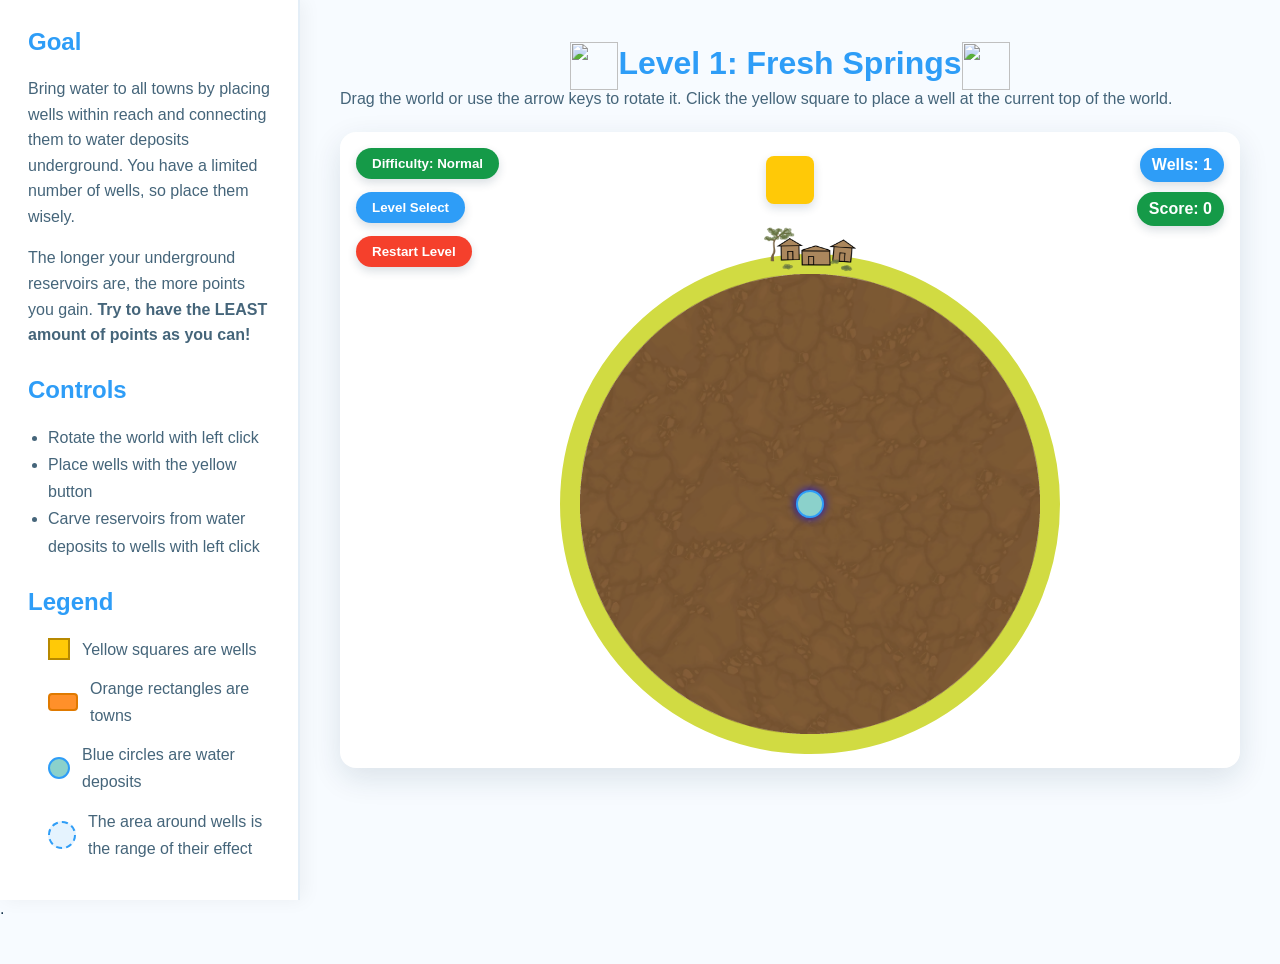
==== index.html @ 4e6b93f7 "Difficulty functionality" ====
<!DOCTYPE html>
<html lang="en">

<head>
  <meta charset="UTF-8">
  <meta name="viewport" content="width=device-width, initial-scale=1.0">
  <title>Charity Water Game</title>
  <link rel="stylesheet" href="styles.css">
</head>

<body>
  <div class="page-layout">

    <aside class="sidebar">
      <h2>Goal</h2>
      <p>
        Bring water to all towns by placing wells within reach and connecting
        them to water deposits underground. You have a limited number of wells,
        so place them wisely. 
      </p>

      <p>
        The longer your underground reservoirs are, the more points you gain.
        <strong>Try to have the LEAST amount of points as you can!</strong>
      </p>

      <h2>Controls</h2>
      <ul>
        <li>Rotate the world with left click</li>
        <li>Place wells with the yellow button</li>
        <li>Carve reservoirs from water deposits to wells with left click</li>
      </ul>

      <h2>Legend</h2>
      <ul class="legend">
        <li><span class="legend-icon legend-well"></span> Yellow squares are wells</li>
        <li><span class="legend-icon legend-town"></span> Orange rectangles are towns</li>
        <li><span class="legend-icon legend-water"></span> Blue circles are water deposits</li>
        <li><span class="legend-icon legend-range"></span> The area around wells is the range of their effect</li>
      </ul>
    </aside>

    <div class="game-shell">
      <div id="title">
        <img src="img/water-can-transparent.png">
        <h1 id="levelTitle">Charity Water Game Prototype</h1>
        <img src="img/water-can-transparent.png">
      </div>
      <p class="instructions">Drag the world or use the arrow keys to rotate it. Click the yellow square to place a well
        at the current top of the world.</p>

      <div class="game-area" id="gameArea">
        <div class="well-count" id="wellCount">Wells: 2</div>
        <div class="score-count" id="scoreCount">Score: 0</div>
        
        <button id="diffSelectButton" class="diff-select-button">Difficulty: Normal</button>
        <button id="levelSelectButton" class="level-select-button">Level Select</button>
        <button id="restartButton" class="restart-button">Restart Level</button>
        
        <button class="well-tool" id="wellTool" type="button" aria-label="Place well"></button>

        <div class="world-stage">
          <div class="world-shell" id="worldShell">
            <div class="world" id="world">
              <div class="world-contents" id="worldContents"></div>

              <svg class="carving-layer" id="carvingLayer" viewBox="0 0 460 460" preserveAspectRatio="xMidYMid meet">
                <g id="carvingPreviewGroup">
                  <path id="carvingPreview" class="carving-path" d=""></path>
                </g>
                <g id="carvingWorldGroup"></g>
              </svg>
            </div>
          </div>
        </div>
      </div>
    </div>

  </div>

  <div id="winModal" class="modal">
    <div class="modal-content">
      <h2 id="modalTitle">🎉 Congratulations!</h2>
      <p id="modalDescription">You successfully brought water to every village.</p>
      <button id="modalActionButton">Next Level</button>
    </div>
  </div>

  <div id="levelSelectModal" class="modal">
    <div class="modal-content">
      <h2>Select a Level</h2>
      <div id="levelGrid" style="display: grid; grid-template-columns: repeat(auto-fit, minmax(100px, 1fr)); gap: 12px; margin: 20px 0;"></div>
      <button id="closeLevelSelect" style="background: #7a8a99; color: white;">Close</button>
    </div>
  </div>

  <div id="diffSelectModal" class="modal">
    <div class="modal-content">
      <h2>Select Difficulty</h2>
      <p style="color: #45657a; font-size: 0.9rem; margin-bottom: 20px;">Adjusts obstacle matrices dynamically across all game maps.</p>
      <div class="diff-options-stack" style="display: flex; flex-direction: column; gap: 10px; margin-bottom: 20px;">
        <button class="diff-opt-btn" data-diff="easy" style="background: #4FCB53; color: white; padding: 12px; border: none; border-radius: 8px; font-weight: bold; cursor: pointer;">Easy (No Rocks)</button>
        <button class="diff-opt-btn" data-diff="normal" style="background: #2E9DF7; color: white; padding: 12px; border: none; border-radius: 8px; font-weight: bold; cursor: pointer;">Normal (Default Map Layout)</button>
        <button class="diff-opt-btn" data-diff="hard" style="background: #FF902A; color: white; padding: 12px; border: none; border-radius: 8px; font-weight: bold; cursor: pointer;">Hard (Double Obstacles)</button>
        <button class="diff-opt-btn" data-diff="impossible" style="background: #F5402C; color: white; padding: 12px; border: none; border-radius: 8px; font-weight: bold; cursor: pointer;">Impossible (Extreme Subterranean Blockade)</button>
      </div>
      <button id="closeDiffSelect" style="background: #7a8a99; color: white; padding: 8px 20px; border: none; border-radius: 8px; font-weight: bold; cursor: pointer;">Cancel</button>
    </div>
  </div>

  <script src="script.js"></script>
  <footer>.</footer>
</body>

</html>
---- styles.css ----
/* Charity: water Brand Colors

Primary Colors:
- Yellow:     #FFC907
- Blue:       #2E9DF7

Secondary Colors:
- Light Blue: #8BD1CB
- Green:      #4FCB53
- Orange:     #FF902A
- Red:        #F5402C
- Dark Green: #159A48
- Pink:       #F16061

*/

body {
  margin: 0;
  font-family: Arial, sans-serif;
  background: #f7fbff;
  color: #12324a;
}

:root {
  --world-size: 460px;
  --world-scale: 1;
}

#title {
  display: flex;
  justify-content: center;
  align-items: flex-end;
}

#title img {
  width: 3rem;
  height: 3rem;
}

footer {
  background-color: #f7fbff;
  width: 100vw;
  height: 4rem;
}

.game-shell {
  max-width: 900px;
  margin: 0 auto;
  padding: 24px;
}

h1 {
  margin-bottom: 8px;
  color: #2E9DF7;
}

.instructions {
  margin-top: 0;
  margin-bottom: 24px;
  color: #45657a;
}

.game-area {
  position: relative;
  display: flex;
  flex-direction: column;
  align-items: center;
  gap: 20px;
  padding: 24px;
  border-radius: 16px;
  background: white;
  box-shadow: 0 10px 30px rgba(18, 50, 74, 0.12);
  touch-action: none;
}

.well-count {
  position: absolute;
  top: 16px;
  right: 16px;
  padding: 8px 12px;
  border-radius: 999px;
  background: #2E9DF7;
  color: white;
  font-weight: bold;
  box-shadow: 0 4px 10px rgba(18, 50, 74, 0.16);
  z-index: 5;
}

.well-tool {
  width: 48px;
  height: 48px;
  padding: 0;
  border: 0;
  border-radius: 8px;
  background: #FFC907;
  cursor: pointer;
  box-shadow: 0 4px 10px rgba(18, 50, 74, 0.16);
  z-index: 4;
}

.well {
  position: absolute;
  left: 50%;
  top: 50%;
  width: calc(var(--world-size) * 0.1);
  height: calc(var(--world-size) * 0.12);
  z-index: 8;
  transform: translate(-50%, -50%) rotate(var(--angle)) translate(var(--distance)) rotate(calc(-1 * var(--angle))) rotate(var(--rotation));
}

.well-range {
  position: absolute;
  left: 50%;
  top: 50%;
  width: calc(var(--world-size) * 0.5435);
  height: calc(var(--world-size) * 0.2);
  border: calc(var(--world-size) * 0.0043) dotted rgba(255, 255, 255, 0.85);
  border-radius: 50%;
  background: rgba(0, 140, 255, 0.103);
  transform: translate(-50%, -50%) rotate(var(--angle)) translate(calc(var(--distance) - 20px)) rotate(calc(-1 * var(--angle))) rotate(var(--rotation));
  z-index: 4;
  pointer-events: none;
  overflow: hidden;
}

.world-stage {
  width: min(520px, 100%);
  aspect-ratio: 1 / 1;
  display: flex;
  align-items: center;
  justify-content: center;
}

.world-shell {
  position: relative;
  width: var(--world-size);
  height: var(--world-size);
  transform: scale(var(--world-scale));
  transform-origin: center center;
}

.world {
  position: relative;
  width: 100%;
  height: 100%;
  border-radius: 50%;
  border: calc(var(--world-size) * 0.0435) solid #d1db42;
  box-shadow: inset 0 0 30px rgba(255, 255, 255, 0.3);
  overflow: visible;
  aspect-ratio: 1 / 1;
}

.obstacle {
  position: absolute;
  left: 50%;
  top: 50%;
  width: calc(var(--world-size) * 0.065);
  /* Roughly 30px on desktop */
  height: calc(var(--world-size) * 0.065);
  border-radius: 35% 65% 55% 45% / 45% 35% 65% 55%;
  /* Organic jagged rock shape */
  background: #7a8a99;
  border: calc(var(--world-size) * 0.0065) solid #4a5764;
  box-shadow: inset -3px -3px 0px rgba(0, 0, 0, 0.2), 0 4px 6px rgba(0, 0, 0, 0.3);
  z-index: 6;
  transform: translate(-50%, -50%) rotate(var(--angle)) translate(var(--distance)) rotate(calc(-1 * var(--angle)));
}

.world-contents {
  position: absolute;
  inset: 0;
  transform-origin: center center;
  background-image: url('img/Ground.png');
  background-position: center;
  background-size: cover;
}

.village,
.deposit {
  position: absolute;
  left: 50%;
  top: 50%;
  transform: translate(-50%, -50%) rotate(var(--angle)) translate(var(--distance)) rotate(calc(-1 * var(--angle)));
}

.village {
  width: calc(var(--world-size) * 0.0913);
  height: calc(var(--world-size) * 0.0913);
  display: flex;
  align-items: center;
  justify-content: center;
  color: white;
  font-weight: bold;
}

.village-outside {
  width: calc(var(--world-size) * 0.2);
  height: calc(var(--world-size) * 0.1);
  border-radius: 10px;
  font-size: 0.9rem;
  z-index: 5;
  transform: translate(-50%, -50%) rotate(var(--angle)) translate(var(--distance)) rotate(calc(-1 * var(--angle))) rotate(var(--rotation));
}

.deposit {
  width: calc(var(--world-size) * 0.0522);
  height: calc(var(--world-size) * 0.0522);
  border-radius: 50%;
  background: #8BD1CB;
  border: calc(var(--world-size) * 0.0065) solid #2E9DF7;
  box-shadow: 0 0 10px rgba(0, 4, 255, 0.842);
  z-index: 6;
}

.carving-layer {
  position: absolute;
  inset: calc(var(--world-size) * -0.015);
  width: 103%;
  height: auto;
  pointer-events: none;
  z-index: 1;
  clip-path: circle(50% at 50% 50%);
}

.carving-path {
  fill: none;
  stroke: #2E9DF7;
  stroke-width: calc(var(--world-size) * 0.013);
  stroke-linecap: round;
  stroke-linejoin: round;
}

.modal {
  position: fixed;
  inset: 0;
  display: none;
  align-items: center;
  justify-content: center;
  background: rgba(0, 0, 0, .55);
  z-index: 9999;
}

.modal.show {
  display: flex;
}

.modal-content {
  background: white;
  padding: 32px;
  border-radius: 16px;
  text-align: center;
  box-shadow: 0 10px 40px rgba(0, 0, 0, .3);
  max-width: 420px;
}

.modal-content h2 {
  color: #2E9DF7;
  margin-top: 0;
}

.modal-content button {
  margin-top: 20px;
  padding: 10px 24px;
  border: none;
  border-radius: 8px;
  background: #FFC907;
  font-weight: bold;
  cursor: pointer;
}

.restart-button {
  position: absolute;
  top: 16px;
  left: 16px;
  padding: 8px 16px;
  border: none;
  border-radius: 999px;
  background: #F5402C;
  color: white;
  font-weight: bold;
  cursor: pointer;
  box-shadow: 0 4px 10px rgba(18, 50, 74, 0.16);
  transition: background 0.2s;
  z-index: 5;
}

.restart-button:hover {
  background: #d73322;
}

.score-count {
  position: absolute;
  top: 60px;
  right: 16px;
  padding: 8px 12px;
  border-radius: 999px;
  background: #159A48;
  color: white;
  font-weight: bold;
  box-shadow: 0 4px 10px rgba(18, 50, 74, 0.16);
  z-index: 5;
}

.page-layout {
  display: flex;
  min-height: 100vh;
}

.sidebar {
  width: 300px;
  flex-shrink: 0;
  background: white;
  border-right: 2px solid #e4eef7;
  padding: 28px;
  box-sizing: border-box;
  overflow-y: auto;
  position: sticky;
  top: 0;
  height: 100vh;
  box-shadow: 4px 0 18px rgba(0, 0, 0, .05);
}

.game-shell {
  flex: 1;
}


/* ---------- Sidebar ---------- */

.sidebar h2 {
  margin-top: 0;
  color: #2E9DF7;
}

.sidebar h2:not(:first-child) {
  margin-top: 28px;
}

.sidebar p {
  line-height: 1.6;
  color: #45657a;
}

.sidebar ul {
  padding-left: 20px;
  line-height: 1.7;
  color: #45657a;
}

.legend {
  list-style: none;
  padding: 0;
}

.legend li {
  display: flex;
  align-items: center;
  gap: 12px;
  margin-bottom: 12px;
}

.legend-icon {
  flex-shrink: 0;
}

.legend-well {
  width: 18px;
  height: 18px;
  background: #FFC907;
  border: 2px solid #b78900;
}

.legend-town {
  width: 26px;
  height: 14px;
  border-radius: 4px;
  background: #FF902A;
  border: 2px solid #e07a00;
}

.legend-water {
  width: 18px;
  height: 18px;
  border-radius: 50%;
  background: #8BD1CB;
  border: 2px solid #2E9DF7;
}

.legend-range {
  width: 24px;
  height: 24px;
  border-radius: 50%;
  border: 2px dashed #2E9DF7;
  background: rgba(46, 157, 247, .12);
}

/* ---------- Mobile ---------- */

@media (max-width: 900px) {
  .page-layout {
    flex-direction: column;
  }

  .sidebar {
    position: static;
    width: auto;
    height: auto;
    border-right: none;
    border-bottom: 2px solid #e4eef7;
  }
}

@media (max-width: 700px) {
  :root {
    --world-scale: min(1, calc((100vw - 40px) / 400px));
  }

  .game-shell {
    padding: 16px;
  }

  .game-area {
    padding: 16px;
  }

  .world-stage {
    width: 100%;
    max-width: 460px;
  }
}

/* ---------- Mobile & Responsive Adjustments ---------- */

@media (max-width: 900px) {
  .page-layout {
    flex-direction: column;
  }

  .sidebar {
    position: static;
    width: auto;
    height: auto;
    border-right: none;
    border-bottom: 2px solid #e4eef7;
    padding: 20px;
  }
}

@media (max-width: 700px) {

  /* Fluidly scale down the core world size variable based on viewport width */
  :root {
    --world-size: min(460px, 85vw);
  }

  .game-shell {
    padding: 12px;
  }

  /* Convert HUD items to a flexible row above the world to prevent absolute overlap */
  .game-area {
    padding: 16px;
    padding-top: 80px;
    /* Leave breathing room for top-pinned items */
    gap: 16px;
    width: 100%;
    box-sizing: border-box;
  }

  /* Keep the interactive game tool accessible underneath the map */
  .well-tool {
    width: 44px;
    height: 44px;
  }

  .world-stage {
    width: 100%;
    max-width: var(--world-size);
  }
}

@media (max-width: 480px) {

  /* Scale adjustments for small mobile viewports */
  .restart-button,
  .well-count,
  .score-count {
    padding: 6px 12px;
    font-size: 0.85rem;
  }

  .score-count {
    top: 16px;
    right: 120px;
    /* Align horizontally with well-count to preserve vertical space */
  }
}

.level-select-button {
  position: absolute;
  top: 16px;
  left: 16px;
  padding: 8px 16px;
  border: none;
  border-radius: 999px;
  background: #2E9DF7;
  color: white;
  font-weight: bold;
  cursor: pointer;
  box-shadow: 0 4px 10px rgba(18, 50, 74, 0.16);
  transition: background 0.2s;
  z-index: 5;
}

.level-select-button:hover {
  background: #1d86dc;
}

/* Push the existing restart button down so it stacks cleanly beneath Level Select */
.restart-button {
  top: 60px; 
}

/* Adjust the green Score tracker over slightly on mobile environments if space gets crowded */
@media (max-width: 480px) {
  .level-select-button,
  .restart-button {
    padding: 6px 12px;
    font-size: 0.85rem;
  }
  .restart-button {
    top: 54px;
  }
}

.diff-select-button {
  position: absolute;
  top: 16px;
  left: 16px;
  padding: 8px 16px;
  border: none;
  border-radius: 999px;
  background: #159A48;
  color: white;
  font-weight: bold;
  cursor: pointer;
  box-shadow: 0 4px 10px rgba(18, 50, 74, 0.16);
  transition: background 0.2s;
  z-index: 5;
}

.diff-select-button:hover {
  background: #0f7736;
}

/* Re-stack the menu suite layout underneath difficulty selector */
.level-select-button {
  top: 60px;
}

.restart-button {
  top: 104px;
}

/* Clean stacking adjustments for constrained viewports */
@media (max-width: 700px) {
  .game-area {
    padding-top: 160px; /* Expands top safe-zone padding to fit the new button block */
  }
}

@media (max-width: 480px) {
  .diff-select-button,
  .level-select-button,
  .restart-button {
    padding: 6px 12px;
    font-size: 0.85rem;
  }
  
  .level-select-button {
    top: 54px;
  }
  
  .restart-button {
    top: 92px;
  }
}
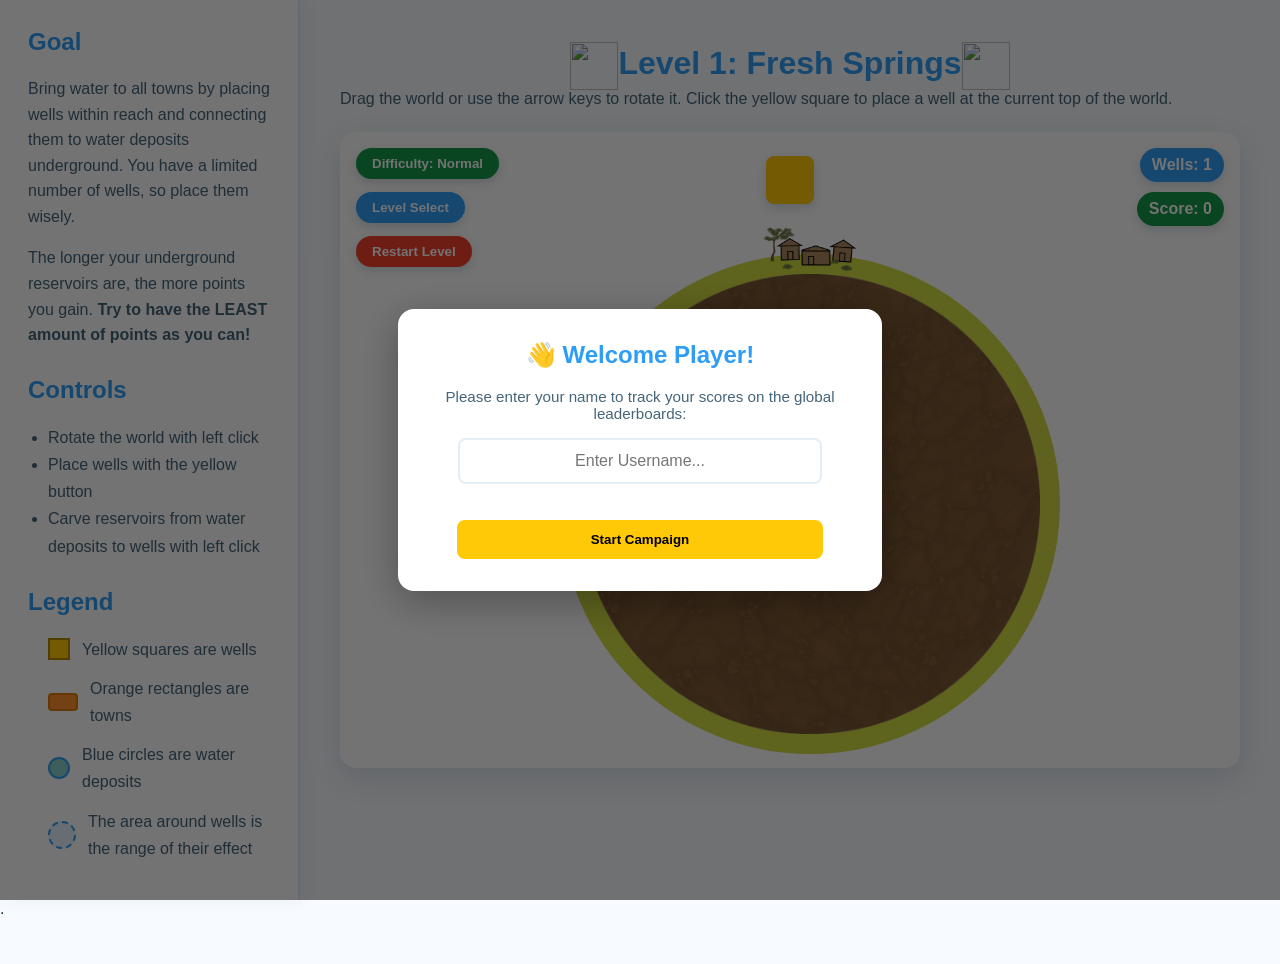
==== commit 4d08a6f5: "Leaderboard and Menus" ====
--- a/index.html
+++ b/index.html
@@ -6,6 +6,7 @@
   <meta name="viewport" content="width=device-width, initial-scale=1.0">
   <title>Charity Water Game</title>
   <link rel="stylesheet" href="styles.css">
+  <script src="https://cdn.jsdelivr.net/npm/@supabase/supabase-js@2"></script>
 </head>
 
 <body>
@@ -78,11 +79,38 @@
 
   </div>
 
+  <div id="nameModal" class="modal show">
+    <div class="modal-content">
+      <h2>👋 Welcome Player!</h2>
+      <p style="color: #45657a; font-size: 0.95rem; margin-bottom: 16px;">Please enter your name to track your scores on the global leaderboards:</p>
+      <input type="text" id="playerNameInput" placeholder="Enter Username..." maxlength="16" style="width: 80%; padding: 12px; border: 2px solid #e4eef7; border-radius: 8px; font-size: 1rem; text-align: center; margin-bottom: 16px; outline: none;">
+      <br>
+      <button id="saveNameButton" style="width: 87%; padding: 12px; background: #FFC907; border: none; border-radius: 8px; font-weight: bold; cursor: pointer;">Start Campaign</button>
+    </div>
+  </div>
+
   <div id="winModal" class="modal">
-    <div class="modal-content">
-      <h2 id="modalTitle">🎉 Congratulations!</h2>
-      <p id="modalDescription">You successfully brought water to every village.</p>
-      <button id="modalActionButton">Next Level</button>
+    <div class="modal-content victory-layout">
+      <h2 id="modalTitle">🎉 Level Complete!</h2>
+      <p id="modalDescription">Loading data...</p>
+      
+      <div class="leaderboard-wrapper">
+        <h3>🏆 Global Top 10 Rankings</h3>
+        <div class="leaderboard-spinner" id="leaderboardSpinner">Loading scores...</div>
+        <table class="leaderboard-table" id="leaderboardTable" style="display: none;">
+          <thead>
+            <tr>
+              <th>Rank</th>
+              <th>Player</th>
+              <th>Score</th>
+            </tr>
+          </thead>
+          <tbody id="leaderboardRows">
+            </tbody>
+        </table>
+      </div>
+
+      <button id="modalActionButton" style="width: 100%;">Next Level</button>
     </div>
   </div>
 
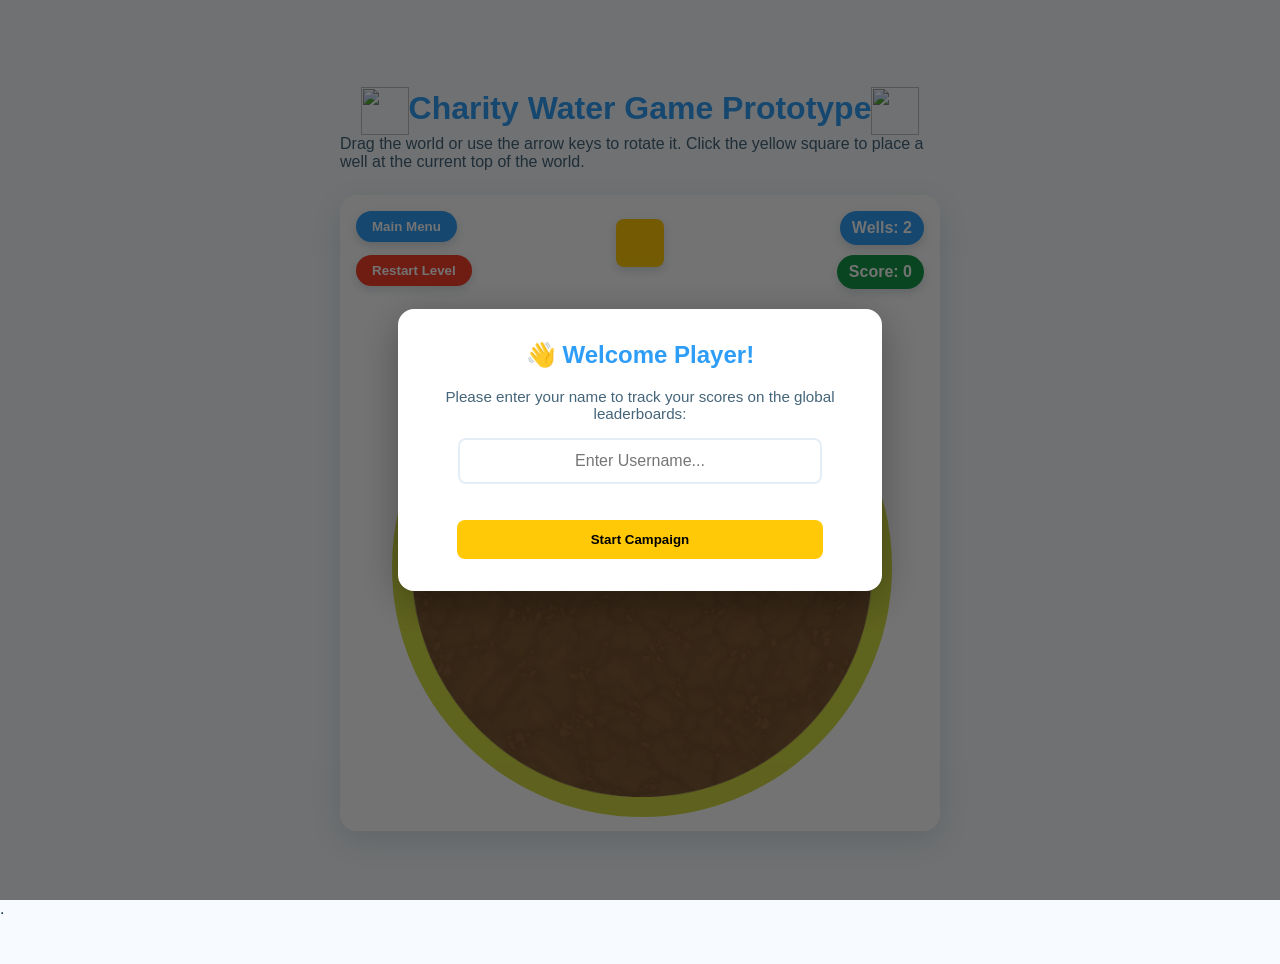
==== commit 812cba1a: "Leaderboard and Menus" ====
--- a/index.html
+++ b/index.html
@@ -12,35 +12,6 @@
 <body>
   <div class="page-layout">
 
-    <aside class="sidebar">
-      <h2>Goal</h2>
-      <p>
-        Bring water to all towns by placing wells within reach and connecting
-        them to water deposits underground. You have a limited number of wells,
-        so place them wisely. 
-      </p>
-
-      <p>
-        The longer your underground reservoirs are, the more points you gain.
-        <strong>Try to have the LEAST amount of points as you can!</strong>
-      </p>
-
-      <h2>Controls</h2>
-      <ul>
-        <li>Rotate the world with left click</li>
-        <li>Place wells with the yellow button</li>
-        <li>Carve reservoirs from water deposits to wells with left click</li>
-      </ul>
-
-      <h2>Legend</h2>
-      <ul class="legend">
-        <li><span class="legend-icon legend-well"></span> Yellow squares are wells</li>
-        <li><span class="legend-icon legend-town"></span> Orange rectangles are towns</li>
-        <li><span class="legend-icon legend-water"></span> Blue circles are water deposits</li>
-        <li><span class="legend-icon legend-range"></span> The area around wells is the range of their effect</li>
-      </ul>
-    </aside>
-
     <div class="game-shell">
       <div id="title">
         <img src="img/water-can-transparent.png">
@@ -54,8 +25,7 @@
         <div class="well-count" id="wellCount">Wells: 2</div>
         <div class="score-count" id="scoreCount">Score: 0</div>
         
-        <button id="diffSelectButton" class="diff-select-button">Difficulty: Normal</button>
-        <button id="levelSelectButton" class="level-select-button">Level Select</button>
+        <button id="mainMenuButton" class="main-menu-button">Main Menu</button>
         <button id="restartButton" class="restart-button">Restart Level</button>
         
         <button class="well-tool" id="wellTool" type="button" aria-label="Place well"></button>
@@ -79,6 +49,56 @@
 
   </div>
 
+  <div id="mainMenuModal" class="modal">
+    <div class="modal-content">
+      <h2 style="margin-bottom: 6px;">📋 Main Menu</h2>
+      <p style="color: #45657a; font-size: 0.9rem; margin-bottom: 20px;">Manage configuration states and campaign targets.</p>
+      <div style="display: flex; flex-direction: column; gap: 12px; margin-bottom: 20px;">
+        <button id="menuLevelSelectBtn" style="background: #2E9DF7; color: white; padding: 12px; border: none; border-radius: 8px; font-weight: bold; cursor: pointer;">Select Level</button>
+        <button id="menuDiffSelectBtn" style="background: #159A48; color: white; padding: 12px; border: none; border-radius: 8px; font-weight: bold; cursor: pointer;">Difficulty: Normal</button>
+        <button id="menuTutorialBtn" style="background: #FF902A; color: white; padding: 12px; border: none; border-radius: 8px; font-weight: bold; cursor: pointer;">How To Play / Tutorial</button>
+      </div>
+      <button id="closeMainMenu" style="background: #7a8a99; color: white; padding: 8px 20px; border: none; border-radius: 8px; font-weight: bold; cursor: pointer; width: 100%;">Resume Game</button>
+    </div>
+  </div>
+
+  <div id="tutorialModal" class="modal">
+    <div class="modal-content tutorial-modal-content">
+      <h2>📖 Game Guide & Rules</h2>
+      <div class="tutorial-scroll-frame">
+        <h3>Goal</h3>
+        <p>
+          Bring water to all towns by placing wells within reach and connecting
+          them to water deposits underground. You have a limited number of wells,
+          so place them wisely. 
+        </p>
+        <p>
+          The longer your underground reservoirs are, the more points you gain.
+          <strong>Try to have the LEAST amount of points as you can!</strong>
+        </p>
+
+        <h3>Controls</h3>
+        <ul>
+          <li>Rotate the world with left click dragging</li>
+          <li>Place wells at the top of the world with the yellow button</li>
+          <li>Carve reservoirs from water deposits to wells with left click dragging</li>
+        </ul>
+
+        <h3>Legend</h3>
+        <ul class="legend" style="padding-left: 0; list-style: none;">
+          <li style="display: flex; align-items: center; gap: 12px; margin-bottom: 10px;"><span class="legend-icon legend-well"></span> Yellow squares are wells</li>
+          <li style="display: flex; align-items: center; gap: 12px; margin-bottom: 10px;"><span class="legend-icon legend-town"></span> Orange rectangles are towns</li>
+          <li style="display: flex; align-items: center; gap: 12px; margin-bottom: 10px;"><span class="legend-icon legend-water"></span> Blue circles are water deposits</li>
+          <li style="display: flex; align-items: center; gap: 12px; margin-bottom: 10px;"><span class="legend-icon legend-range"></span> The dotted line area around wells is their range of effect</li>
+        </ul>
+      </div>
+      <div style="display: flex; gap: 10px; justify-content: center; margin-top: 16px;">
+        <button id="backToMenuFromTutorial" style="background: #2E9DF7; color: white; padding: 8px 20px; border: none; border-radius: 8px; font-weight: bold; cursor: pointer;">Main Menu</button>
+        <button id="closeTutorial" style="background: #7a8a99; color: white; padding: 8px 20px; border: none; border-radius: 8px; font-weight: bold; cursor: pointer;">Close</button>
+      </div>
+    </div>
+  </div>
+
   <div id="nameModal" class="modal show">
     <div class="modal-content">
       <h2>👋 Welcome Player!</h2>
@@ -96,6 +116,8 @@
       
       <div class="leaderboard-wrapper">
         <h3>🏆 Global Top 10 Rankings</h3>
+        <p id="leaderboardSubtitle" style="margin-top: -8px; margin-bottom: 12px; color: #45657a; font-size: 0.85rem; font-weight: bold; letter-spacing: 0.5px;"></p>
+        
         <div class="leaderboard-spinner" id="leaderboardSpinner">Loading scores...</div>
         <table class="leaderboard-table" id="leaderboardTable" style="display: none;">
           <thead>
@@ -105,8 +127,7 @@
               <th>Score</th>
             </tr>
           </thead>
-          <tbody id="leaderboardRows">
-            </tbody>
+          <tbody id="leaderboardRows"></tbody>
         </table>
       </div>
 
@@ -118,7 +139,10 @@
     <div class="modal-content">
       <h2>Select a Level</h2>
       <div id="levelGrid" style="display: grid; grid-template-columns: repeat(auto-fit, minmax(100px, 1fr)); gap: 12px; margin: 20px 0;"></div>
-      <button id="closeLevelSelect" style="background: #7a8a99; color: white;">Close</button>
+      <div style="display: flex; gap: 10px; justify-content: center;">
+        <button id="backToMenuFromLevel" style="background: #2E9DF7; color: white; padding: 8px 20px; border: none; border-radius: 8px; font-weight: bold; cursor: pointer;">Main Menu</button>
+        <button id="closeLevelSelect" style="background: #7a8a99; color: white; padding: 8px 20px; border: none; border-radius: 8px; font-weight: bold; cursor: pointer;">Close</button>
+      </div>
     </div>
   </div>
 
@@ -132,7 +156,10 @@
         <button class="diff-opt-btn" data-diff="hard" style="background: #FF902A; color: white; padding: 12px; border: none; border-radius: 8px; font-weight: bold; cursor: pointer;">Hard (Double Obstacles)</button>
         <button class="diff-opt-btn" data-diff="impossible" style="background: #F5402C; color: white; padding: 12px; border: none; border-radius: 8px; font-weight: bold; cursor: pointer;">Impossible (Extreme Subterranean Blockade)</button>
       </div>
-      <button id="closeDiffSelect" style="background: #7a8a99; color: white; padding: 8px 20px; border: none; border-radius: 8px; font-weight: bold; cursor: pointer;">Cancel</button>
+      <div style="display: flex; gap: 10px; justify-content: center;">
+        <button id="backToMenuFromDiff" style="background: #2E9DF7; color: white; padding: 8px 20px; border: none; border-radius: 8px; font-weight: bold; cursor: pointer;">Main Menu</button>
+        <button id="closeDiffSelect" style="background: #7a8a99; color: white; padding: 8px 20px; border: none; border-radius: 8px; font-weight: bold; cursor: pointer;">Cancel</button>
+      </div>
     </div>
   </div>
 
--- a/styles.css
+++ b/styles.css
@@ -143,6 +143,7 @@
   position: relative;
   width: 100%;
   height: 100%;
+  right: 4%;
   border-radius: 50%;
   border: calc(var(--world-size) * 0.0435) solid #d1db42;
   box-shadow: inset 0 0 30px rgba(255, 255, 255, 0.3);
@@ -584,4 +585,183 @@
   .restart-button {
     top: 92px;
   }
+}
+
+
+/* ---------- Name Interceptor Modal Custom Styles ---------- */
+#nameModal {
+  z-index: 10000; /* Forces login layer over gameplay elements */
+}
+
+#playerNameInput:focus {
+  border-color: #2E9DF7 !important;
+  box-shadow: 0 0 8px rgba(46, 157, 247, 0.25);
+}
+
+/* ---------- Win Modal Leaderboard Table Styling ---------- */
+.victory-layout {
+  max-width: 480px;
+  width: 90%;
+  padding: 24px;
+}
+
+.leaderboard-wrapper {
+  background: #f7fbff;
+  border: 2px solid #e4eef7;
+  border-radius: 12px;
+  padding: 16px;
+  margin: 16px 0;
+  max-height: 260px;
+  overflow-y: auto;
+}
+
+.leaderboard-wrapper h3 {
+  margin-top: 0;
+  margin-bottom: 12px;
+  font-size: 1.1rem;
+  color: #12324a;
+}
+
+.leaderboard-spinner {
+  font-style: italic;
+  color: #45657a;
+  padding: 20px 0;
+}
+
+.leaderboard-table {
+  width: 100%;
+  border-collapse: collapse;
+  text-align: left;
+  font-size: 0.95rem;
+}
+
+.leaderboard-table th {
+  color: #45657a;
+  font-weight: bold;
+  border-bottom: 2px solid #e4eef7;
+  padding-bottom: 8px;
+}
+
+.leaderboard-table td {
+  padding: 8px 4px;
+  border-bottom: 1px solid #e4eef7;
+  color: #12324a;
+}
+
+/* Highlight the current player slightly inside listings */
+.leaderboard-row-active {
+  background: rgba(255, 201, 7, 0.15);
+  font-weight: bold;
+}
+
+.leaderboard-table tr:last-child td {
+  border-bottom: none;
+}
+
+/* ---------- Centralized Grid Full Screen Layout Adjustments ---------- */
+.page-layout {
+  justify-content: center;
+  align-items: center;
+  padding: 20px;
+  box-sizing: border-box;
+}
+
+.game-shell {
+  max-width: 600px;
+  width: 100%;
+}
+
+/* ---------- Streamlined Navigation Controls UI ---------- */
+.main-menu-button {
+  position: absolute;
+  top: 16px;
+  left: 16px;
+  padding: 8px 16px;
+  border: none;
+  border-radius: 999px;
+  background: #2E9DF7;
+  color: white;
+  font-weight: bold;
+  cursor: pointer;
+  box-shadow: 0 4px 10px rgba(18, 50, 74, 0.16);
+  transition: background 0.2s;
+  z-index: 5;
+}
+
+.main-menu-button:hover {
+  background: #1d86dc;
+}
+
+/* Adjust the existing restart layout node beneath main menu */
+.restart-button {
+  position: absolute;
+  top: 60px;
+  left: 16px;
+}
+
+/* ---------- Responsive Padding Overrides ---------- */
+@media (max-width: 700px) {
+  .game-area {
+    padding-top: 120px; /* Safe padding zones tailored for 2 buttons stacked vertically */
+  }
+}
+
+@media (max-width: 480px) {
+  .main-menu-button,
+  .restart-button {
+    padding: 6px 12px;
+    font-size: 0.85rem;
+  }
+  
+  .restart-button {
+    top: 54px;
+  }
+}
+
+/* ---------- Interactive Tutorial Manual Popup Window Custom Layout ---------- */
+.tutorial-modal-content {
+  max-width: 520px;
+  width: 90%;
+  text-align: left !important; /* Forces alignment reset from center cards */
+}
+
+.tutorial-modal-content h2 {
+  text-align: center;
+  margin-bottom: 12px;
+}
+
+.tutorial-scroll-frame {
+  max-height: 320px;
+  overflow-y: auto;
+  background: #f7fbff;
+  border: 2px solid #e4eef7;
+  border-radius: 12px;
+  padding: 16px 20px;
+  box-sizing: border-box;
+}
+
+.tutorial-scroll-frame h3 {
+  margin-top: 0;
+  margin-bottom: 8px;
+  color: #2E9DF7;
+  font-size: 1.1rem;
+}
+
+.tutorial-scroll-frame h3:not(:first-child) {
+  margin-top: 20px;
+}
+
+.tutorial-scroll-frame p {
+  line-height: 1.5;
+  color: #45657a;
+  font-size: 0.95rem;
+  margin-bottom: 12px;
+}
+
+.tutorial-scroll-frame ul {
+  padding-left: 20px;
+  line-height: 1.6;
+  color: #45657a;
+  font-size: 0.95rem;
+  margin-bottom: 12px;
 }
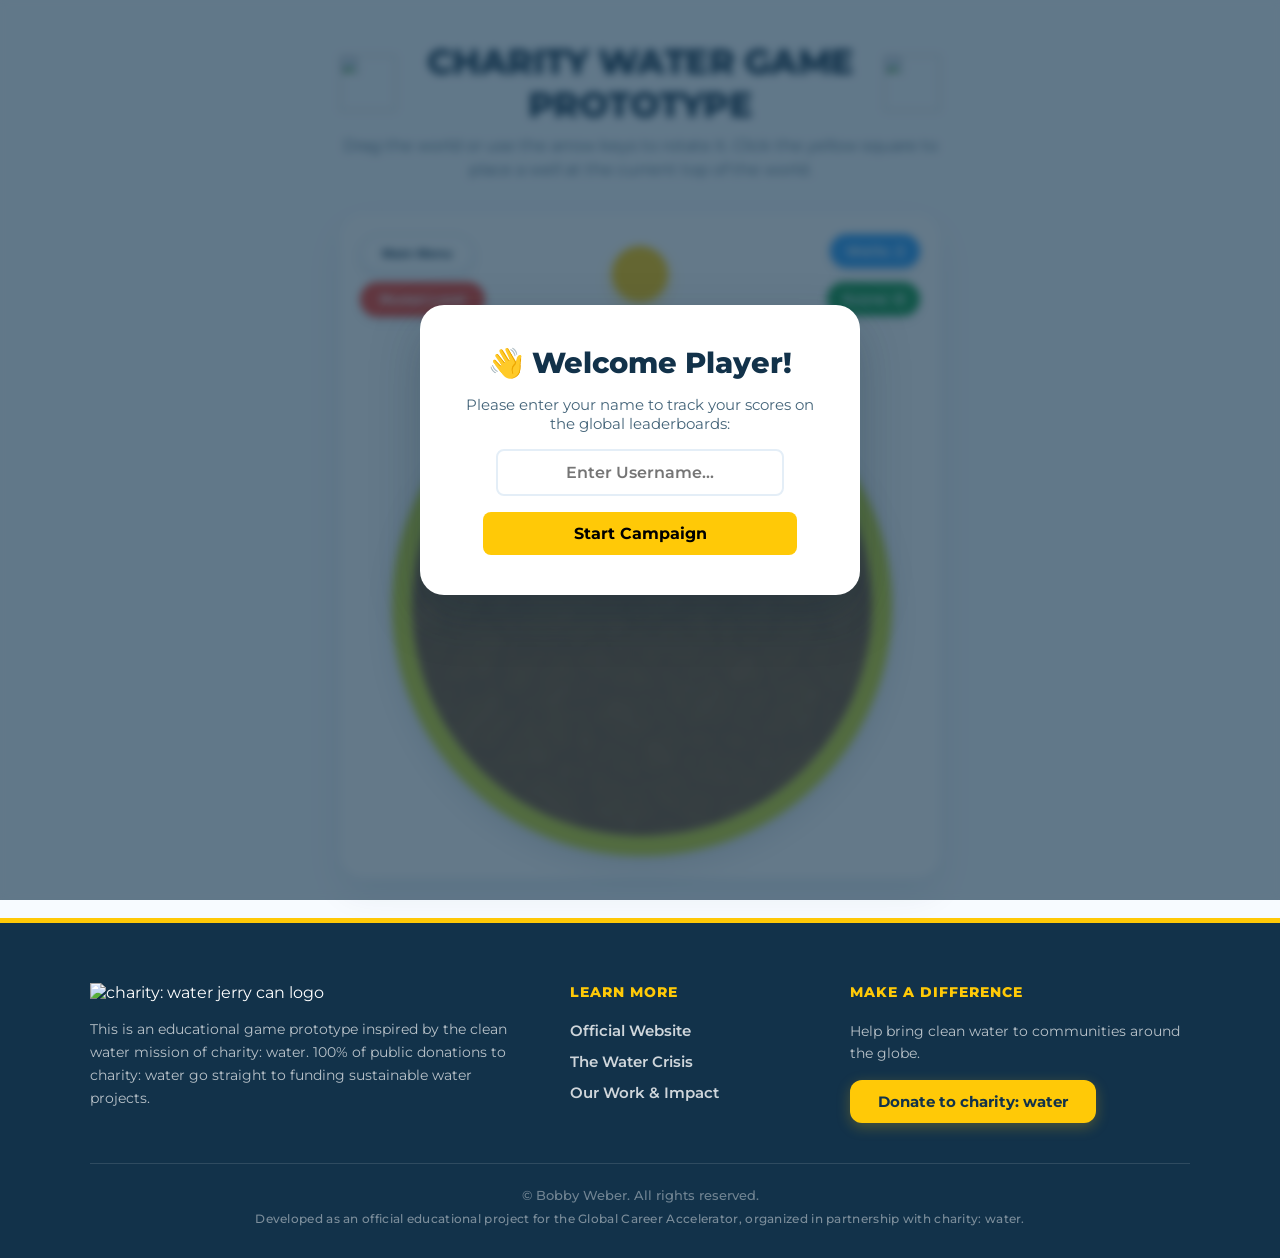
==== commit 7c29c2b2: "Footer and First audio added" ====
--- a/index.html
+++ b/index.html
@@ -24,10 +24,10 @@
       <div class="game-area" id="gameArea">
         <div class="well-count" id="wellCount">Wells: 2</div>
         <div class="score-count" id="scoreCount">Score: 0</div>
-        
+
         <button id="mainMenuButton" class="main-menu-button">Main Menu</button>
         <button id="restartButton" class="restart-button">Restart Level</button>
-        
+
         <button class="well-tool" id="wellTool" type="button" aria-label="Place well"></button>
 
         <div class="world-stage">
@@ -52,13 +52,22 @@
   <div id="mainMenuModal" class="modal">
     <div class="modal-content">
       <h2 style="margin-bottom: 6px;">📋 Main Menu</h2>
-      <p style="color: #45657a; font-size: 0.9rem; margin-bottom: 20px;">Manage configuration states and campaign targets.</p>
+      <p style="color: #45657a; font-size: 0.9rem; margin-bottom: 20px;">Manage configuration states and campaign
+        targets.</p>
       <div style="display: flex; flex-direction: column; gap: 12px; margin-bottom: 20px;">
-        <button id="menuLevelSelectBtn" style="background: #2E9DF7; color: white; padding: 12px; border: none; border-radius: 8px; font-weight: bold; cursor: pointer;">Select Level</button>
-        <button id="menuDiffSelectBtn" style="background: #159A48; color: white; padding: 12px; border: none; border-radius: 8px; font-weight: bold; cursor: pointer;">Difficulty: Normal</button>
-        <button id="menuTutorialBtn" style="background: #FF902A; color: white; padding: 12px; border: none; border-radius: 8px; font-weight: bold; cursor: pointer;">How To Play / Tutorial</button>
-      </div>
-      <button id="closeMainMenu" style="background: #7a8a99; color: white; padding: 8px 20px; border: none; border-radius: 8px; font-weight: bold; cursor: pointer; width: 100%;">Resume Game</button>
+        <button id="menuLevelSelectBtn"
+          style="background: #2E9DF7; color: white; padding: 12px; border: none; border-radius: 8px; font-weight: bold; cursor: pointer;">Select
+          Level</button>
+        <button id="menuDiffSelectBtn"
+          style="background: #159A48; color: white; padding: 12px; border: none; border-radius: 8px; font-weight: bold; cursor: pointer;">Difficulty:
+          Normal</button>
+        <button id="menuTutorialBtn"
+          style="background: #FF902A; color: white; padding: 12px; border: none; border-radius: 8px; font-weight: bold; cursor: pointer;">How
+          To Play / Tutorial</button>
+      </div>
+      <button id="closeMainMenu"
+        style="background: #7a8a99; color: white; padding: 8px 20px; border: none; border-radius: 8px; font-weight: bold; cursor: pointer; width: 100%;">Resume
+        Game</button>
     </div>
   </div>
 
@@ -70,7 +79,7 @@
         <p>
           Bring water to all towns by placing wells within reach and connecting
           them to water deposits underground. You have a limited number of wells,
-          so place them wisely. 
+          so place them wisely.
         </p>
         <p>
           The longer your underground reservoirs are, the more points you gain.
@@ -86,15 +95,22 @@
 
         <h3>Legend</h3>
         <ul class="legend" style="padding-left: 0; list-style: none;">
-          <li style="display: flex; align-items: center; gap: 12px; margin-bottom: 10px;"><span class="legend-icon legend-well"></span> Yellow squares are wells</li>
-          <li style="display: flex; align-items: center; gap: 12px; margin-bottom: 10px;"><span class="legend-icon legend-town"></span> Orange rectangles are towns</li>
-          <li style="display: flex; align-items: center; gap: 12px; margin-bottom: 10px;"><span class="legend-icon legend-water"></span> Blue circles are water deposits</li>
-          <li style="display: flex; align-items: center; gap: 12px; margin-bottom: 10px;"><span class="legend-icon legend-range"></span> The dotted line area around wells is their range of effect</li>
+          <li style="display: flex; align-items: center; gap: 12px; margin-bottom: 10px;"><span
+              class="legend-icon legend-well"></span> Yellow squares are wells</li>
+          <li style="display: flex; align-items: center; gap: 12px; margin-bottom: 10px;"><span
+              class="legend-icon legend-town"></span> Orange rectangles are towns</li>
+          <li style="display: flex; align-items: center; gap: 12px; margin-bottom: 10px;"><span
+              class="legend-icon legend-water"></span> Blue circles are water deposits</li>
+          <li style="display: flex; align-items: center; gap: 12px; margin-bottom: 10px;"><span
+              class="legend-icon legend-range"></span> The dotted line area around wells is their range of effect</li>
         </ul>
       </div>
       <div style="display: flex; gap: 10px; justify-content: center; margin-top: 16px;">
-        <button id="backToMenuFromTutorial" style="background: #2E9DF7; color: white; padding: 8px 20px; border: none; border-radius: 8px; font-weight: bold; cursor: pointer;">Main Menu</button>
-        <button id="closeTutorial" style="background: #7a8a99; color: white; padding: 8px 20px; border: none; border-radius: 8px; font-weight: bold; cursor: pointer;">Close</button>
+        <button id="backToMenuFromTutorial"
+          style="background: #2E9DF7; color: white; padding: 8px 20px; border: none; border-radius: 8px; font-weight: bold; cursor: pointer;">Main
+          Menu</button>
+        <button id="closeTutorial"
+          style="background: #7a8a99; color: white; padding: 8px 20px; border: none; border-radius: 8px; font-weight: bold; cursor: pointer;">Close</button>
       </div>
     </div>
   </div>
@@ -102,10 +118,14 @@
   <div id="nameModal" class="modal show">
     <div class="modal-content">
       <h2>👋 Welcome Player!</h2>
-      <p style="color: #45657a; font-size: 0.95rem; margin-bottom: 16px;">Please enter your name to track your scores on the global leaderboards:</p>
-      <input type="text" id="playerNameInput" placeholder="Enter Username..." maxlength="16" style="width: 80%; padding: 12px; border: 2px solid #e4eef7; border-radius: 8px; font-size: 1rem; text-align: center; margin-bottom: 16px; outline: none;">
+      <p style="color: #45657a; font-size: 0.95rem; margin-bottom: 16px;">Please enter your name to track your scores on
+        the global leaderboards:</p>
+      <input type="text" id="playerNameInput" placeholder="Enter Username..." maxlength="16"
+        style="width: 80%; padding: 12px; border: 2px solid #e4eef7; border-radius: 8px; font-size: 1rem; text-align: center; margin-bottom: 16px; outline: none;">
       <br>
-      <button id="saveNameButton" style="width: 87%; padding: 12px; background: #FFC907; border: none; border-radius: 8px; font-weight: bold; cursor: pointer;">Start Campaign</button>
+      <button id="saveNameButton"
+        style="width: 87%; padding: 12px; background: #FFC907; border: none; border-radius: 8px; font-weight: bold; cursor: pointer;">Start
+        Campaign</button>
     </div>
   </div>
 
@@ -113,11 +133,13 @@
     <div class="modal-content victory-layout">
       <h2 id="modalTitle">🎉 Level Complete!</h2>
       <p id="modalDescription">Loading data...</p>
-      
+
       <div class="leaderboard-wrapper">
         <h3>🏆 Global Top 10 Rankings</h3>
-        <p id="leaderboardSubtitle" style="margin-top: -8px; margin-bottom: 12px; color: #45657a; font-size: 0.85rem; font-weight: bold; letter-spacing: 0.5px;"></p>
-        
+        <p id="leaderboardSubtitle"
+          style="margin-top: -8px; margin-bottom: 12px; color: #45657a; font-size: 0.85rem; font-weight: bold; letter-spacing: 0.5px;">
+        </p>
+
         <div class="leaderboard-spinner" id="leaderboardSpinner">Loading scores...</div>
         <table class="leaderboard-table" id="leaderboardTable" style="display: none;">
           <thead>
@@ -138,10 +160,15 @@
   <div id="levelSelectModal" class="modal">
     <div class="modal-content">
       <h2>Select a Level</h2>
-      <div id="levelGrid" style="display: grid; grid-template-columns: repeat(auto-fit, minmax(100px, 1fr)); gap: 12px; margin: 20px 0;"></div>
+      <div id="levelGrid"
+        style="display: grid; grid-template-columns: repeat(auto-fit, minmax(100px, 1fr)); gap: 12px; margin: 20px 0;">
+      </div>
       <div style="display: flex; gap: 10px; justify-content: center;">
-        <button id="backToMenuFromLevel" style="background: #2E9DF7; color: white; padding: 8px 20px; border: none; border-radius: 8px; font-weight: bold; cursor: pointer;">Main Menu</button>
-        <button id="closeLevelSelect" style="background: #7a8a99; color: white; padding: 8px 20px; border: none; border-radius: 8px; font-weight: bold; cursor: pointer;">Close</button>
+        <button id="backToMenuFromLevel"
+          style="background: #2E9DF7; color: white; padding: 8px 20px; border: none; border-radius: 8px; font-weight: bold; cursor: pointer;">Main
+          Menu</button>
+        <button id="closeLevelSelect"
+          style="background: #7a8a99; color: white; padding: 8px 20px; border: none; border-radius: 8px; font-weight: bold; cursor: pointer;">Close</button>
       </div>
     </div>
   </div>
@@ -149,22 +176,69 @@
   <div id="diffSelectModal" class="modal">
     <div class="modal-content">
       <h2>Select Difficulty</h2>
-      <p style="color: #45657a; font-size: 0.9rem; margin-bottom: 20px;">Adjusts obstacle matrices dynamically across all game maps.</p>
+      <p style="color: #45657a; font-size: 0.9rem; margin-bottom: 20px;">Adjusts obstacle matrices dynamically across
+        all game maps.</p>
       <div class="diff-options-stack" style="display: flex; flex-direction: column; gap: 10px; margin-bottom: 20px;">
-        <button class="diff-opt-btn" data-diff="easy" style="background: #4FCB53; color: white; padding: 12px; border: none; border-radius: 8px; font-weight: bold; cursor: pointer;">Easy (No Rocks)</button>
-        <button class="diff-opt-btn" data-diff="normal" style="background: #2E9DF7; color: white; padding: 12px; border: none; border-radius: 8px; font-weight: bold; cursor: pointer;">Normal (Default Map Layout)</button>
-        <button class="diff-opt-btn" data-diff="hard" style="background: #FF902A; color: white; padding: 12px; border: none; border-radius: 8px; font-weight: bold; cursor: pointer;">Hard (Double Obstacles)</button>
-        <button class="diff-opt-btn" data-diff="impossible" style="background: #F5402C; color: white; padding: 12px; border: none; border-radius: 8px; font-weight: bold; cursor: pointer;">Impossible (Extreme Subterranean Blockade)</button>
+        <button class="diff-opt-btn" data-diff="easy"
+          style="background: #4FCB53; color: white; padding: 12px; border: none; border-radius: 8px; font-weight: bold; cursor: pointer;">Easy
+          (No Rocks)</button>
+        <button class="diff-opt-btn" data-diff="normal"
+          style="background: #2E9DF7; color: white; padding: 12px; border: none; border-radius: 8px; font-weight: bold; cursor: pointer;">Normal
+          (Default Map Layout)</button>
+        <button class="diff-opt-btn" data-diff="hard"
+          style="background: #FF902A; color: white; padding: 12px; border: none; border-radius: 8px; font-weight: bold; cursor: pointer;">Hard
+          (Double Obstacles)</button>
+        <button class="diff-opt-btn" data-diff="impossible"
+          style="background: #F5402C; color: white; padding: 12px; border: none; border-radius: 8px; font-weight: bold; cursor: pointer;">Impossible
+          (Extreme Subterranean Blockade)</button>
       </div>
       <div style="display: flex; gap: 10px; justify-content: center;">
-        <button id="backToMenuFromDiff" style="background: #2E9DF7; color: white; padding: 8px 20px; border: none; border-radius: 8px; font-weight: bold; cursor: pointer;">Main Menu</button>
-        <button id="closeDiffSelect" style="background: #7a8a99; color: white; padding: 8px 20px; border: none; border-radius: 8px; font-weight: bold; cursor: pointer;">Cancel</button>
+        <button id="backToMenuFromDiff"
+          style="background: #2E9DF7; color: white; padding: 8px 20px; border: none; border-radius: 8px; font-weight: bold; cursor: pointer;">Main
+          Menu</button>
+        <button id="closeDiffSelect"
+          style="background: #7a8a99; color: white; padding: 8px 20px; border: none; border-radius: 8px; font-weight: bold; cursor: pointer;">Cancel</button>
       </div>
     </div>
   </div>
 
   <script src="script.js"></script>
-  <footer>.</footer>
+  <footer class="site-footer">
+    <div class="footer-container">
+
+      <div class="footer-brand">
+        <img src="img/water-can-transparent.png" alt="charity: water jerry can logo" class="footer-logo">
+        <p>This is an educational game prototype inspired by the clean water mission of charity: water. 100%
+          of public donations to charity: water go straight to funding sustainable water projects.</p>
+      </div>
+
+      <div class="footer-links">
+        <h4>Learn More</h4>
+        <ul>
+          <li><a href="https://www.charitywater.org" target="_blank" rel="noopener">Official Website</a></li>
+          <li><a href="https://www.charitywater.org/global-water-crisis" target="_blank" rel="noopener">The Water Crisis</a></li>
+          <li><a href="https://www.charitywater.org/our-work" target="_blank" rel="noopener">Our Work & Impact</a>
+          </li>
+        </ul>
+      </div>
+
+      <div class="footer-cta">
+        <h4>Make a Difference</h4>
+        <p>Help bring clean water to communities around the globe.</p>
+        <a href="https://www.charitywater.org/donate" target="_blank" rel="noopener" class="footer-donate-btn">Donate to
+          charity: water</a>
+      </div>
+
+    </div>
+
+    <div class="footer-bottom">
+      <p>&copy; <span id="currentYear"></span> Bobby Weber. All rights reserved.</p>
+      <p class="partnership-disclaimer">
+        Developed as an official educational project for the Global Career Accelerator, 
+        organized in partnership with charity: water.
+      </p>
+    </div>
+  </footer>
 </body>
 
 </html>
--- a/styles.css
+++ b/styles.css
@@ -1,128 +1,194 @@
-/* Charity: water Brand Colors
-
-Primary Colors:
-- Yellow:     #FFC907
-- Blue:       #2E9DF7
-
-Secondary Colors:
-- Light Blue: #8BD1CB
-- Green:      #4FCB53
-- Orange:     #FF902A
-- Red:        #F5402C
-- Dark Green: #159A48
-- Pink:       #F16061
-
-*/
+/* ==========================================================================
+   CHARITY: WATER BRAND IDENTIFICATION VARIABLES & BASE STYLES
+   ========================================================================== */
+@import url('https://fonts.googleapis.com/css2?family=Montserrat:wght@400;600;800&display=swap');
+
+:root {
+  /* Core Brand Colors */
+  --cw-yellow:      #FFC907;   /* Iconic Jerry Can Yellow */
+  --cw-blue:        #2E9DF7;   /* Brand Primary Blue */
+  --cw-dark:        #12324A;   /* Deep Slate Charcoal Text */
+  --cw-muted:       #45657A;   /* Subdued Slate Accent */
+  --cw-bg:          #F7FBFF;   /* Crisp Clean Off-White Background */
+  
+  /* Palette Functional Alerts */
+  --cw-green:       #159A48;   /* Success Green Tracker */
+  --cw-red:         #F5402C;   /* Danger Red Triggers */
+  --cw-teal:        #8BD1CB;   /* Aquifer Secondary Accent */
+  
+  /* Layout Dimensions */
+  --world-size:     460px;
+  --world-scale:    1;
+}
 
 body {
   margin: 0;
-  font-family: Arial, sans-serif;
-  background: #f7fbff;
-  color: #12324a;
-}
-
-:root {
-  --world-size: 460px;
-  --world-scale: 1;
+  font-family: 'Montserrat', 'Helvetica Neue', Helvetica, Arial, sans-serif;
+  background: var(--cw-bg);
+  color: var(--cw-dark);
+  -webkit-font-smoothing: antialiased;
+}
+
+/* ==========================================================================
+   PAGE STRUCTURAL ARCHITECTURE
+   ========================================================================== */
+.page-layout {
+  display: flex;
+  justify-content: center;
+  align-items: center;
+  min-height: 100vh;
+  padding: 40px 20px;
+  box-sizing: border-box;
+}
+
+.game-shell {
+  max-width: 600px;
+  width: 100%;
+  text-align: center;
 }
 
 #title {
   display: flex;
   justify-content: center;
-  align-items: flex-end;
+  align-items: center;
+  gap: 12px;
+  margin-bottom: 4px;
 }
 
 #title img {
-  width: 3rem;
-  height: 3rem;
-}
-
-footer {
-  background-color: #f7fbff;
-  width: 100vw;
-  height: 4rem;
-}
-
-.game-shell {
-  max-width: 900px;
-  margin: 0 auto;
-  padding: 24px;
-}
-
-h1 {
-  margin-bottom: 8px;
-  color: #2E9DF7;
+  width: 3.5rem;
+  height: 3.5rem;
+  object-fit: contain;
+}
+
+#title h1 {
+  font-weight: 800;
+  font-size: 2.2rem;
+  margin: 0;
+  color: var(--cw-dark);
+  letter-spacing: -0.5px;
+  text-transform: uppercase;
 }
 
 .instructions {
-  margin-top: 0;
-  margin-bottom: 24px;
-  color: #45657a;
-}
-
+  margin-top: 8px;
+  margin-bottom: 32px;
+  color: var(--cw-muted);
+  font-size: 1rem;
+  line-height: 1.5;
+  font-weight: 400;
+}
+
+/* ==========================================================================
+   GAMEPLAY PLAYSPACE WORKFLOW
+   ========================================================================== */
 .game-area {
   position: relative;
   display: flex;
   flex-direction: column;
   align-items: center;
-  gap: 20px;
-  padding: 24px;
-  border-radius: 16px;
-  background: white;
-  box-shadow: 0 10px 30px rgba(18, 50, 74, 0.12);
+  gap: 24px;
+  padding: 32px;
+  border-radius: 24px;
+  background: #FFFFFF;
+  box-shadow: 0 15px 35px rgba(18, 50, 74, 0.08);
   touch-action: none;
 }
 
+/* On-Screen Context Tracking Badges (HUD) */
+.well-count,
+.score-count {
+  position: absolute;
+  padding: 8px 16px;
+  border-radius: 999px;
+  font-weight: 600;
+  font-size: 0.9rem;
+  letter-spacing: 0.5px;
+  box-shadow: 0 4px 12px rgba(18, 50, 74, 0.1);
+  z-index: 5;
+}
+
 .well-count {
+  top: 20px;
+  right: 20px;
+  background: var(--cw-blue);
+  color: #FFFFFF;
+}
+
+.score-count {
+  top: 68px;
+  right: 20px;
+  background: var(--cw-green);
+  color: #FFFFFF;
+}
+
+/* Game Navigation Controls Stacked Left */
+.main-menu-button,
+.restart-button {
   position: absolute;
-  top: 16px;
-  right: 16px;
-  padding: 8px 12px;
+  left: 20px;
+  padding: 10px 20px;
+  border: none;
   border-radius: 999px;
-  background: #2E9DF7;
-  color: white;
-  font-weight: bold;
-  box-shadow: 0 4px 10px rgba(18, 50, 74, 0.16);
+  font-weight: 600;
+  font-size: 0.85rem;
+  cursor: pointer;
+  box-shadow: 0 4px 12px rgba(18, 50, 74, 0.1);
+  transition: all 0.2s ease-in-out;
   z-index: 5;
 }
 
+.main-menu-button {
+  top: 20px;
+  background: #FFFFFF;
+  color: var(--cw-dark);
+  border: 2px solid #E4EEF7;
+}
+
+.main-menu-button:hover {
+  background: #F0F6FC;
+  transform: translateY(-1px);
+}
+
+.restart-button {
+  top: 68px;
+  background: var(--cw-red);
+  color: #FFFFFF;
+}
+
+.restart-button:hover {
+  background: #D53220;
+  transform: translateY(-1px);
+}
+
+/* Main Core Placement Tool Pin Selector */
 .well-tool {
-  width: 48px;
-  height: 48px;
+  width: 56px;
+  height: 56px;
   padding: 0;
   border: 0;
-  border-radius: 8px;
-  background: #FFC907;
+  border-radius: 50%;
+  background: var(--cw-yellow);
   cursor: pointer;
-  box-shadow: 0 4px 10px rgba(18, 50, 74, 0.16);
+  box-shadow: 0 6px 16px rgba(255, 201, 7, 0.4);
+  transition: transform 0.2s, box-shadow 0.2s;
   z-index: 4;
 }
 
-.well {
-  position: absolute;
-  left: 50%;
-  top: 50%;
-  width: calc(var(--world-size) * 0.1);
-  height: calc(var(--world-size) * 0.12);
-  z-index: 8;
-  transform: translate(-50%, -50%) rotate(var(--angle)) translate(var(--distance)) rotate(calc(-1 * var(--angle))) rotate(var(--rotation));
-}
-
-.well-range {
-  position: absolute;
-  left: 50%;
-  top: 50%;
-  width: calc(var(--world-size) * 0.5435);
-  height: calc(var(--world-size) * 0.2);
-  border: calc(var(--world-size) * 0.0043) dotted rgba(255, 255, 255, 0.85);
-  border-radius: 50%;
-  background: rgba(0, 140, 255, 0.103);
-  transform: translate(-50%, -50%) rotate(var(--angle)) translate(calc(var(--distance) - 20px)) rotate(calc(-1 * var(--angle))) rotate(var(--rotation));
-  z-index: 4;
-  pointer-events: none;
-  overflow: hidden;
-}
-
+.well-tool:hover:not(:disabled) {
+  transform: scale(1.08);
+  box-shadow: 0 8px 20px rgba(255, 201, 7, 0.5);
+}
+
+.well-tool:disabled {
+  background: #E4EEF7;
+  box-shadow: none;
+  cursor: not-allowed;
+}
+
+/* ==========================================================================
+   THE ROTATING WORLD GLOBE ENVIRONMENT
+   ========================================================================== */
 .world-stage {
   width: min(520px, 100%);
   aspect-ratio: 1 / 1;
@@ -145,26 +211,10 @@
   height: 100%;
   right: 4%;
   border-radius: 50%;
-  border: calc(var(--world-size) * 0.0435) solid #d1db42;
-  box-shadow: inset 0 0 30px rgba(255, 255, 255, 0.3);
+  border: calc(var(--world-size) * 0.0435) solid #CAD72E; /* Stylized Grassy Yellow-Green Rim Curve */
+  box-shadow: inset 0 0 40px rgba(0, 0, 0, 0.15), 0 10px 30px rgba(18, 50, 74, 0.15);
   overflow: visible;
   aspect-ratio: 1 / 1;
-}
-
-.obstacle {
-  position: absolute;
-  left: 50%;
-  top: 50%;
-  width: calc(var(--world-size) * 0.065);
-  /* Roughly 30px on desktop */
-  height: calc(var(--world-size) * 0.065);
-  border-radius: 35% 65% 55% 45% / 45% 35% 65% 55%;
-  /* Organic jagged rock shape */
-  background: #7a8a99;
-  border: calc(var(--world-size) * 0.0065) solid #4a5764;
-  box-shadow: inset -3px -3px 0px rgba(0, 0, 0, 0.2), 0 4px 6px rgba(0, 0, 0, 0.3);
-  z-index: 6;
-  transform: translate(-50%, -50%) rotate(var(--angle)) translate(var(--distance)) rotate(calc(-1 * var(--angle)));
 }
 
 .world-contents {
@@ -174,45 +224,86 @@
   background-image: url('img/Ground.png');
   background-position: center;
   background-size: cover;
-}
-
+  border-radius: 50%;
+}
+
+/* ==========================================================================
+   SUBTERRANEAN OBJECT ASSETS (ABS ATTACHMENT PIPELINES)
+   ========================================================================== */
 .village,
-.deposit {
+.deposit,
+.obstacle,
+.well,
+.well-range {
   position: absolute;
   left: 50%;
   top: 50%;
+}
+
+/* Tactical Obstacle Blockers */
+.obstacle {
+  width: calc(var(--world-size) * 0.065);
+  height: calc(var(--world-size) * 0.065);
+  border-radius: 35% 65% 55% 45% / 45% 35% 65% 55%;
+  background: #7A8A99;
+  border: calc(var(--world-size) * 0.0065) solid #4A5764;
+  box-shadow: inset -3px -3px 0px rgba(0, 0, 0, 0.2), 0 4px 6px rgba(0, 0, 0, 0.25);
+  z-index: 6;
   transform: translate(-50%, -50%) rotate(var(--angle)) translate(var(--distance)) rotate(calc(-1 * var(--angle)));
 }
 
-.village {
-  width: calc(var(--world-size) * 0.0913);
-  height: calc(var(--world-size) * 0.0913);
-  display: flex;
-  align-items: center;
-  justify-content: center;
-  color: white;
-  font-weight: bold;
-}
-
-.village-outside {
-  width: calc(var(--world-size) * 0.2);
-  height: calc(var(--world-size) * 0.1);
-  border-radius: 10px;
-  font-size: 0.9rem;
-  z-index: 5;
+/* Aquatic Well Points */
+.well {
+  width: calc(var(--world-size) * 0.1);
+  height: calc(var(--world-size) * 0.12);
+  z-index: 8;
   transform: translate(-50%, -50%) rotate(var(--angle)) translate(var(--distance)) rotate(calc(-1 * var(--angle))) rotate(var(--rotation));
 }
 
+/* Radius Range Coverage Zones */
+.well-range {
+  width: calc(var(--world-size) * 0.5435);
+  height: calc(var(--world-size) * 0.2);
+  border: calc(var(--world-size) * 0.005) dotted rgba(255, 255, 255, 0.9);
+  border-radius: 50%;
+  background: rgba(46, 157, 247, 0.15);
+  transform: translate(-50%, -50%) rotate(var(--angle)) translate(calc(var(--distance) - 20px)) rotate(calc(-1 * var(--angle))) rotate(var(--rotation));
+  z-index: 4;
+  pointer-events: none;
+  transition: background 0.4s ease, border-color 0.4s ease;
+}
+
+/* --- DYNAMIC GREENING SUCCESS MODIFIER --- */
+/* Floods only the well-range geometry footprint with water-connected success green, */
+/* automatically greening the underlying terrain map and the overlapping rim border edge. */
+.well-range.range-connected {
+  background: rgba(43, 114, 45, 0.35); /* Translucent bright success green overlay */
+  border-color: #4FCB53;                 /* Vibrant green bounding tracker dots */
+}
+
+/* Water Reservoirs */
 .deposit {
   width: calc(var(--world-size) * 0.0522);
   height: calc(var(--world-size) * 0.0522);
   border-radius: 50%;
-  background: #8BD1CB;
-  border: calc(var(--world-size) * 0.0065) solid #2E9DF7;
-  box-shadow: 0 0 10px rgba(0, 4, 255, 0.842);
+  background: var(--cw-teal);
+  border: calc(var(--world-size) * 0.0065) solid var(--cw-blue);
+  box-shadow: 0 0 12px rgba(46, 157, 247, 0.6);
   z-index: 6;
-}
-
+  transform: translate(-50%, -50%) rotate(var(--angle)) translate(var(--distance)) rotate(calc(-1 * var(--angle)));
+}
+
+/* Outer Communities */
+.village-outside {
+  width: calc(var(--world-size) * 0.2);
+  height: calc(var(--world-size) * 0.1);
+  z-index: 5;
+  transform: translate(-50%, -50%) rotate(var(--angle)) translate(var(--distance)) rotate(calc(-1 * var(--angle))) rotate(var(--rotation));
+}
+
+/* ==========================================================================
+   SVG CARVING VECTOR MAP MATRIX
+   ========================================================================== */
 .carving-layer {
   position: absolute;
   inset: calc(var(--world-size) * -0.015);
@@ -225,19 +316,23 @@
 
 .carving-path {
   fill: none;
-  stroke: #2E9DF7;
+  stroke: var(--cw-blue);
   stroke-width: calc(var(--world-size) * 0.013);
   stroke-linecap: round;
   stroke-linejoin: round;
 }
 
+/* ==========================================================================
+   MODAL PLATFORM INTERFACES (WINDOWS & OVERLAYS)
+   ========================================================================== */
 .modal {
   position: fixed;
   inset: 0;
   display: none;
   align-items: center;
   justify-content: center;
-  background: rgba(0, 0, 0, .55);
+  background: rgba(18, 50, 74, 0.65);
+  backdrop-filter: blur(4px);
   z-index: 9999;
 }
 
@@ -246,386 +341,100 @@
 }
 
 .modal-content {
-  background: white;
-  padding: 32px;
-  border-radius: 16px;
+  background: #FFFFFF;
+  padding: 40px;
+  border-radius: 24px;
   text-align: center;
-  box-shadow: 0 10px 40px rgba(0, 0, 0, .3);
-  max-width: 420px;
+  box-shadow: 0 20px 50px rgba(12, 34, 52, 0.25);
+  max-width: 440px;
+  width: 90%;
+  box-sizing: border-box;
 }
 
 .modal-content h2 {
-  color: #2E9DF7;
+  font-weight: 800;
+  font-size: 1.8rem;
+  color: var(--cw-dark);
   margin-top: 0;
-}
-
-.modal-content button {
-  margin-top: 20px;
-  padding: 10px 24px;
+  margin-bottom: 8px;
+}
+
+.modal-content button,
+.diff-options-stack button {
+  padding: 14px 28px;
   border: none;
-  border-radius: 8px;
-  background: #FFC907;
-  font-weight: bold;
+  border-radius: 12px;
+  font-family: 'Montserrat', sans-serif;
+  font-weight: 600;
+  font-size: 1rem;
   cursor: pointer;
-}
-
-.restart-button {
-  position: absolute;
-  top: 16px;
-  left: 16px;
-  padding: 8px 16px;
-  border: none;
-  border-radius: 999px;
-  background: #F5402C;
-  color: white;
-  font-weight: bold;
-  cursor: pointer;
-  box-shadow: 0 4px 10px rgba(18, 50, 74, 0.16);
-  transition: background 0.2s;
-  z-index: 5;
-}
-
-.restart-button:hover {
-  background: #d73322;
-}
-
-.score-count {
-  position: absolute;
-  top: 60px;
-  right: 16px;
-  padding: 8px 12px;
-  border-radius: 999px;
-  background: #159A48;
-  color: white;
-  font-weight: bold;
-  box-shadow: 0 4px 10px rgba(18, 50, 74, 0.16);
-  z-index: 5;
-}
-
-.page-layout {
-  display: flex;
-  min-height: 100vh;
-}
-
-.sidebar {
-  width: 300px;
-  flex-shrink: 0;
-  background: white;
-  border-right: 2px solid #e4eef7;
-  padding: 28px;
+  transition: background 0.15s ease-in-out, transform 0.15s;
+}
+
+.modal-content button:not([style*="background"]) {
+  background: var(--cw-yellow);
+  color: var(--cw-dark);
+  box-shadow: 0 4px 14px rgba(255, 201, 7, 0.3);
+}
+
+.modal-content button:not([style*="background"]):hover {
+  background: #E5B400;
+  transform: translateY(-1px);
+}
+
+#playerNameInput {
+  width: 100%;
   box-sizing: border-box;
-  overflow-y: auto;
-  position: sticky;
-  top: 0;
-  height: 100vh;
-  box-shadow: 4px 0 18px rgba(0, 0, 0, .05);
-}
-
-.game-shell {
-  flex: 1;
-}
-
-
-/* ---------- Sidebar ---------- */
-
-.sidebar h2 {
-  margin-top: 0;
-  color: #2E9DF7;
-}
-
-.sidebar h2:not(:first-child) {
-  margin-top: 28px;
-}
-
-.sidebar p {
-  line-height: 1.6;
-  color: #45657a;
-}
-
-.sidebar ul {
-  padding-left: 20px;
-  line-height: 1.7;
-  color: #45657a;
-}
-
-.legend {
-  list-style: none;
-  padding: 0;
-}
-
-.legend li {
-  display: flex;
-  align-items: center;
-  gap: 12px;
-  margin-bottom: 12px;
-}
-
-.legend-icon {
-  flex-shrink: 0;
-}
-
-.legend-well {
-  width: 18px;
-  height: 18px;
-  background: #FFC907;
-  border: 2px solid #b78900;
-}
-
-.legend-town {
-  width: 26px;
-  height: 14px;
-  border-radius: 4px;
-  background: #FF902A;
-  border: 2px solid #e07a00;
-}
-
-.legend-water {
-  width: 18px;
-  height: 18px;
-  border-radius: 50%;
-  background: #8BD1CB;
-  border: 2px solid #2E9DF7;
-}
-
-.legend-range {
-  width: 24px;
-  height: 24px;
-  border-radius: 50%;
-  border: 2px dashed #2E9DF7;
-  background: rgba(46, 157, 247, .12);
-}
-
-/* ---------- Mobile ---------- */
-
-@media (max-width: 900px) {
-  .page-layout {
-    flex-direction: column;
-  }
-
-  .sidebar {
-    position: static;
-    width: auto;
-    height: auto;
-    border-right: none;
-    border-bottom: 2px solid #e4eef7;
-  }
-}
-
-@media (max-width: 700px) {
-  :root {
-    --world-scale: min(1, calc((100vw - 40px) / 400px));
-  }
-
-  .game-shell {
-    padding: 16px;
-  }
-
-  .game-area {
-    padding: 16px;
-  }
-
-  .world-stage {
-    width: 100%;
-    max-width: 460px;
-  }
-}
-
-/* ---------- Mobile & Responsive Adjustments ---------- */
-
-@media (max-width: 900px) {
-  .page-layout {
-    flex-direction: column;
-  }
-
-  .sidebar {
-    position: static;
-    width: auto;
-    height: auto;
-    border-right: none;
-    border-bottom: 2px solid #e4eef7;
-    padding: 20px;
-  }
-}
-
-@media (max-width: 700px) {
-
-  /* Fluidly scale down the core world size variable based on viewport width */
-  :root {
-    --world-size: min(460px, 85vw);
-  }
-
-  .game-shell {
-    padding: 12px;
-  }
-
-  /* Convert HUD items to a flexible row above the world to prevent absolute overlap */
-  .game-area {
-    padding: 16px;
-    padding-top: 80px;
-    /* Leave breathing room for top-pinned items */
-    gap: 16px;
-    width: 100%;
-    box-sizing: border-box;
-  }
-
-  /* Keep the interactive game tool accessible underneath the map */
-  .well-tool {
-    width: 44px;
-    height: 44px;
-  }
-
-  .world-stage {
-    width: 100%;
-    max-width: var(--world-size);
-  }
-}
-
-@media (max-width: 480px) {
-
-  /* Scale adjustments for small mobile viewports */
-  .restart-button,
-  .well-count,
-  .score-count {
-    padding: 6px 12px;
-    font-size: 0.85rem;
-  }
-
-  .score-count {
-    top: 16px;
-    right: 120px;
-    /* Align horizontally with well-count to preserve vertical space */
-  }
-}
-
-.level-select-button {
-  position: absolute;
-  top: 16px;
-  left: 16px;
-  padding: 8px 16px;
-  border: none;
-  border-radius: 999px;
-  background: #2E9DF7;
-  color: white;
-  font-weight: bold;
-  cursor: pointer;
-  box-shadow: 0 4px 10px rgba(18, 50, 74, 0.16);
-  transition: background 0.2s;
-  z-index: 5;
-}
-
-.level-select-button:hover {
-  background: #1d86dc;
-}
-
-/* Push the existing restart button down so it stacks cleanly beneath Level Select */
-.restart-button {
-  top: 60px; 
-}
-
-/* Adjust the green Score tracker over slightly on mobile environments if space gets crowded */
-@media (max-width: 480px) {
-  .level-select-button,
-  .restart-button {
-    padding: 6px 12px;
-    font-size: 0.85rem;
-  }
-  .restart-button {
-    top: 54px;
-  }
-}
-
-.diff-select-button {
-  position: absolute;
-  top: 16px;
-  left: 16px;
-  padding: 8px 16px;
-  border: none;
-  border-radius: 999px;
-  background: #159A48;
-  color: white;
-  font-weight: bold;
-  cursor: pointer;
-  box-shadow: 0 4px 10px rgba(18, 50, 74, 0.16);
-  transition: background 0.2s;
-  z-index: 5;
-}
-
-.diff-select-button:hover {
-  background: #0f7736;
-}
-
-/* Re-stack the menu suite layout underneath difficulty selector */
-.level-select-button {
-  top: 60px;
-}
-
-.restart-button {
-  top: 104px;
-}
-
-/* Clean stacking adjustments for constrained viewports */
-@media (max-width: 700px) {
-  .game-area {
-    padding-top: 160px; /* Expands top safe-zone padding to fit the new button block */
-  }
-}
-
-@media (max-width: 480px) {
-  .diff-select-button,
-  .level-select-button,
-  .restart-button {
-    padding: 6px 12px;
-    font-size: 0.85rem;
-  }
-  
-  .level-select-button {
-    top: 54px;
-  }
-  
-  .restart-button {
-    top: 92px;
-  }
-}
-
-
-/* ---------- Name Interceptor Modal Custom Styles ---------- */
-#nameModal {
-  z-index: 10000; /* Forces login layer over gameplay elements */
+  padding: 14px;
+  border: 2px solid #E4EEF7;
+  border-radius: 12px;
+  font-family: 'Montserrat', sans-serif;
+  font-size: 1rem;
+  text-align: center;
+  margin-bottom: 20px;
+  color: var(--cw-dark);
+  font-weight: 600;
+  outline: none;
+  transition: border-color 0.2s;
 }
 
 #playerNameInput:focus {
-  border-color: #2E9DF7 !important;
-  box-shadow: 0 0 8px rgba(46, 157, 247, 0.25);
-}
-
-/* ---------- Win Modal Leaderboard Table Styling ---------- */
+  border-color: var(--cw-blue);
+  box-shadow: 0 0 0 4px rgba(46, 157, 247, 0.15);
+}
+
+/* ==========================================================================
+   HIGH SCORE LEADERBOARD SYSTEM COMPONENT
+   ========================================================================== */
 .victory-layout {
   max-width: 480px;
-  width: 90%;
-  padding: 24px;
 }
 
 .leaderboard-wrapper {
-  background: #f7fbff;
-  border: 2px solid #e4eef7;
-  border-radius: 12px;
-  padding: 16px;
-  margin: 16px 0;
-  max-height: 260px;
+  background: var(--cw-bg);
+  border: 2px solid #E4EEF7;
+  border-radius: 16px;
+  padding: 20px;
+  margin: 24px 0;
+  max-height: 280px;
   overflow-y: auto;
 }
 
 .leaderboard-wrapper h3 {
   margin-top: 0;
-  margin-bottom: 12px;
+  margin-bottom: 4px;
   font-size: 1.1rem;
-  color: #12324a;
+  font-weight: 800;
+  color: var(--cw-dark);
+  text-transform: uppercase;
+  letter-spacing: 0.5px;
 }
 
 .leaderboard-spinner {
   font-style: italic;
-  color: #45657a;
-  padding: 20px 0;
+  color: var(--cw-muted);
+  font-size: 0.95rem;
+  padding: 24px 0;
 }
 
 .leaderboard-table {
@@ -636,132 +445,280 @@
 }
 
 .leaderboard-table th {
-  color: #45657a;
-  font-weight: bold;
-  border-bottom: 2px solid #e4eef7;
+  color: var(--cw-muted);
+  font-weight: 600;
+  font-size: 0.8rem;
+  text-transform: uppercase;
+  letter-spacing: 0.5px;
+  border-bottom: 2px solid #E4EEF7;
   padding-bottom: 8px;
 }
 
 .leaderboard-table td {
-  padding: 8px 4px;
-  border-bottom: 1px solid #e4eef7;
-  color: #12324a;
-}
-
-/* Highlight the current player slightly inside listings */
+  padding: 10px 6px;
+  border-bottom: 1px solid #E4EEF7;
+  color: var(--cw-dark);
+  font-weight: 500;
+}
+
 .leaderboard-row-active {
-  background: rgba(255, 201, 7, 0.15);
-  font-weight: bold;
+  background: rgba(255, 201, 7, 0.18);
+  font-weight: 600;
+}
+
+.leaderboard-row-active td {
+  color: #8A6400;
 }
 
 .leaderboard-table tr:last-child td {
   border-bottom: none;
 }
 
-/* ---------- Centralized Grid Full Screen Layout Adjustments ---------- */
-.page-layout {
-  justify-content: center;
-  align-items: center;
-  padding: 20px;
-  box-sizing: border-box;
-}
-
-.game-shell {
-  max-width: 600px;
-  width: 100%;
-}
-
-/* ---------- Streamlined Navigation Controls UI ---------- */
-.main-menu-button {
-  position: absolute;
-  top: 16px;
-  left: 16px;
-  padding: 8px 16px;
-  border: none;
-  border-radius: 999px;
-  background: #2E9DF7;
-  color: white;
-  font-weight: bold;
-  cursor: pointer;
-  box-shadow: 0 4px 10px rgba(18, 50, 74, 0.16);
-  transition: background 0.2s;
-  z-index: 5;
-}
-
-.main-menu-button:hover {
-  background: #1d86dc;
-}
-
-/* Adjust the existing restart layout node beneath main menu */
-.restart-button {
-  position: absolute;
-  top: 60px;
-  left: 16px;
-}
-
-/* ---------- Responsive Padding Overrides ---------- */
-@media (max-width: 700px) {
-  .game-area {
-    padding-top: 120px; /* Safe padding zones tailored for 2 buttons stacked vertically */
-  }
-}
-
-@media (max-width: 480px) {
-  .main-menu-button,
-  .restart-button {
-    padding: 6px 12px;
-    font-size: 0.85rem;
-  }
-  
-  .restart-button {
-    top: 54px;
-  }
-}
-
-/* ---------- Interactive Tutorial Manual Popup Window Custom Layout ---------- */
+/* ==========================================================================
+   INTERACTIVE TUTORIAL MANUAL MODULE
+   ========================================================================== */
 .tutorial-modal-content {
   max-width: 520px;
-  width: 90%;
-  text-align: left !important; /* Forces alignment reset from center cards */
-}
-
-.tutorial-modal-content h2 {
-  text-align: center;
-  margin-bottom: 12px;
+  text-align: left !important;
 }
 
 .tutorial-scroll-frame {
   max-height: 320px;
   overflow-y: auto;
-  background: #f7fbff;
-  border: 2px solid #e4eef7;
-  border-radius: 12px;
-  padding: 16px 20px;
+  background: var(--cw-bg);
+  border: 2px solid #E4EEF7;
+  border-radius: 16px;
+  padding: 20px;
   box-sizing: border-box;
 }
 
 .tutorial-scroll-frame h3 {
   margin-top: 0;
   margin-bottom: 8px;
-  color: #2E9DF7;
+  color: var(--cw-blue);
   font-size: 1.1rem;
+  font-weight: 800;
+  text-transform: uppercase;
 }
 
 .tutorial-scroll-frame h3:not(:first-child) {
-  margin-top: 20px;
-}
-
-.tutorial-scroll-frame p {
-  line-height: 1.5;
-  color: #45657a;
+  margin-top: 24px;
+}
+
+.tutorial-scroll-frame p,
+.tutorial-scroll-frame ul {
+  line-height: 1.6;
+  color: var(--cw-muted);
   font-size: 0.95rem;
   margin-bottom: 12px;
 }
 
 .tutorial-scroll-frame ul {
   padding-left: 20px;
+}
+
+/* ==========================================================================
+   RESPONSIVE VIEWPORT ENGINE SCALING CONFIGURATIONS
+   ========================================================================== */
+@media (max-width: 700px) {
+  :root {
+    --world-size: min(460px, 82vw);
+  }
+
+  .instructions {
+    margin-bottom: 24px;
+  }
+
+  .game-area {
+    padding: 20px;
+    padding-top: 132px;
+    gap: 16px;
+  }
+}
+
+@media (max-width: 480px) {
+  #title h1 {
+    font-size: 1.6rem;
+  }
+  
+  #title img {
+    width: 2.5rem;
+    height: 2.5rem;
+  }
+
+  .main-menu-button,
+  .restart-button,
+  .well-count,
+  .score-count {
+    padding: 6px 14px;
+    font-size: 0.8rem;
+  }
+  
+  .restart-button {
+    top: 56px;
+  }
+
+  .score-count {
+    top: 56px;
+  }
+}
+
+/* ==========================================================================
+   CHARITY: WATER BRANDED SITE FOOTER ARCHITECTURE
+   ========================================================================== */
+.site-footer {
+  background-color: var(--cw-dark);
+  color: #FFFFFF;
+  padding: 60px 20px 30px 20px;
+  font-family: 'Montserrat', sans-serif;
+  width: 100%;
+  box-sizing: border-box;
+  border-top: 5px solid var(--cw-yellow);
+}
+
+.footer-container {
+  max-width: 1100px;
+  margin: 0 auto;
+  display: flex;
+  flex-wrap: wrap;
+  justify-content: space-between;
+  gap: 40px;
+  padding-bottom: 40px;
+  border-bottom: 1px solid rgba(255, 255, 255, 0.12);
+}
+
+.footer-brand {
+  flex: 2 1 320px;
+  text-align: left;
+}
+
+.footer-logo {
+  width: 2.8rem;
+  height: 2.8rem;
+  margin-bottom: 16px;
+  object-fit: contain;
+}
+
+.footer-brand p {
+  font-size: 0.9rem;
   line-height: 1.6;
-  color: #45657a;
+  color: rgba(255, 255, 255, 0.7);
+  margin: 0;
+  max-width: 440px;
+}
+
+.footer-links {
+  flex: 1 1 180px;
+  text-align: left;
+}
+
+.footer-links h4, 
+.footer-cta h4 {
+  font-size: 0.9rem;
+  font-weight: 800;
+  text-transform: uppercase;
+  letter-spacing: 1px;
+  margin-top: 0;
+  margin-bottom: 20px;
+  color: var(--cw-yellow);
+}
+
+.footer-links ul {
+  list-style: none;
+  padding: 0;
+  margin: 0;
+}
+
+.footer-links li {
+  margin-bottom: 12px;
+}
+
+.footer-links a {
+  color: rgba(255, 255, 255, 0.8);
+  text-decoration: none;
   font-size: 0.95rem;
-  margin-bottom: 12px;
+  font-weight: 600;
+  transition: color 0.15s ease-in-out;
+}
+
+.footer-links a:hover {
+  color: var(--cw-blue);
+}
+
+.footer-cta {
+  flex: 1 2 280px;
+  text-align: left;
+  display: flex;
+  flex-direction: column;
+  align-items: flex-start;
+}
+
+.footer-cta p {
+  font-size: 0.9rem;
+  color: rgba(255, 255, 255, 0.7);
+  margin-top: 0;
+  margin-bottom: 16px;
+  line-height: 1.5;
+}
+
+.footer-donate-btn {
+  display: inline-block;
+  background: var(--cw-yellow);
+  color: var(--cw-dark) !important;
+  padding: 12px 28px;
+  border-radius: 12px;
+  font-weight: 700;
+  font-size: 0.95rem;
+  text-decoration: none;
+  box-shadow: 0 4px 14px rgba(255, 201, 7, 0.25);
+  transition: all 0.2s ease-in-out;
+}
+
+.footer-donate-btn:hover {
+  background: #E5B400;
+  transform: translateY(-2px);
+  box-shadow: 0 6px 20px rgba(255, 201, 7, 0.4);
+}
+
+.footer-bottom {
+  max-width: 1100px;
+  margin: 24px auto 0 auto;
+  text-align: center;
+  font-size: 0.8rem;
+  color: rgba(255, 255, 255, 0.4);
+  font-weight: 500;
+}
+
+.footer-bottom p {
+  margin: 0;
+}
+
+/* ---------- Responsive Breakpoints ---------- */
+@media (max-width: 768px) {
+  .footer-container {
+    flex-direction: column;
+    align-items: center;
+    text-align: center;
+    gap: 32px;
+  }
+  
+  .footer-brand, 
+  .footer-links, 
+  .footer-cta {
+    text-align: center;
+    align-items: center;
+  }
+  
+  .footer-brand p {
+    margin: 0 auto;
+  }
+}
+
+.partnership-disclaimer {
+  margin-top: 8px !important;
+  font-size: 0.75rem;
+  color: rgba(255, 255, 255, 0.45);
+  font-weight: 500;
+  letter-spacing: 0.3px;
+  line-height: 1.4;
 }
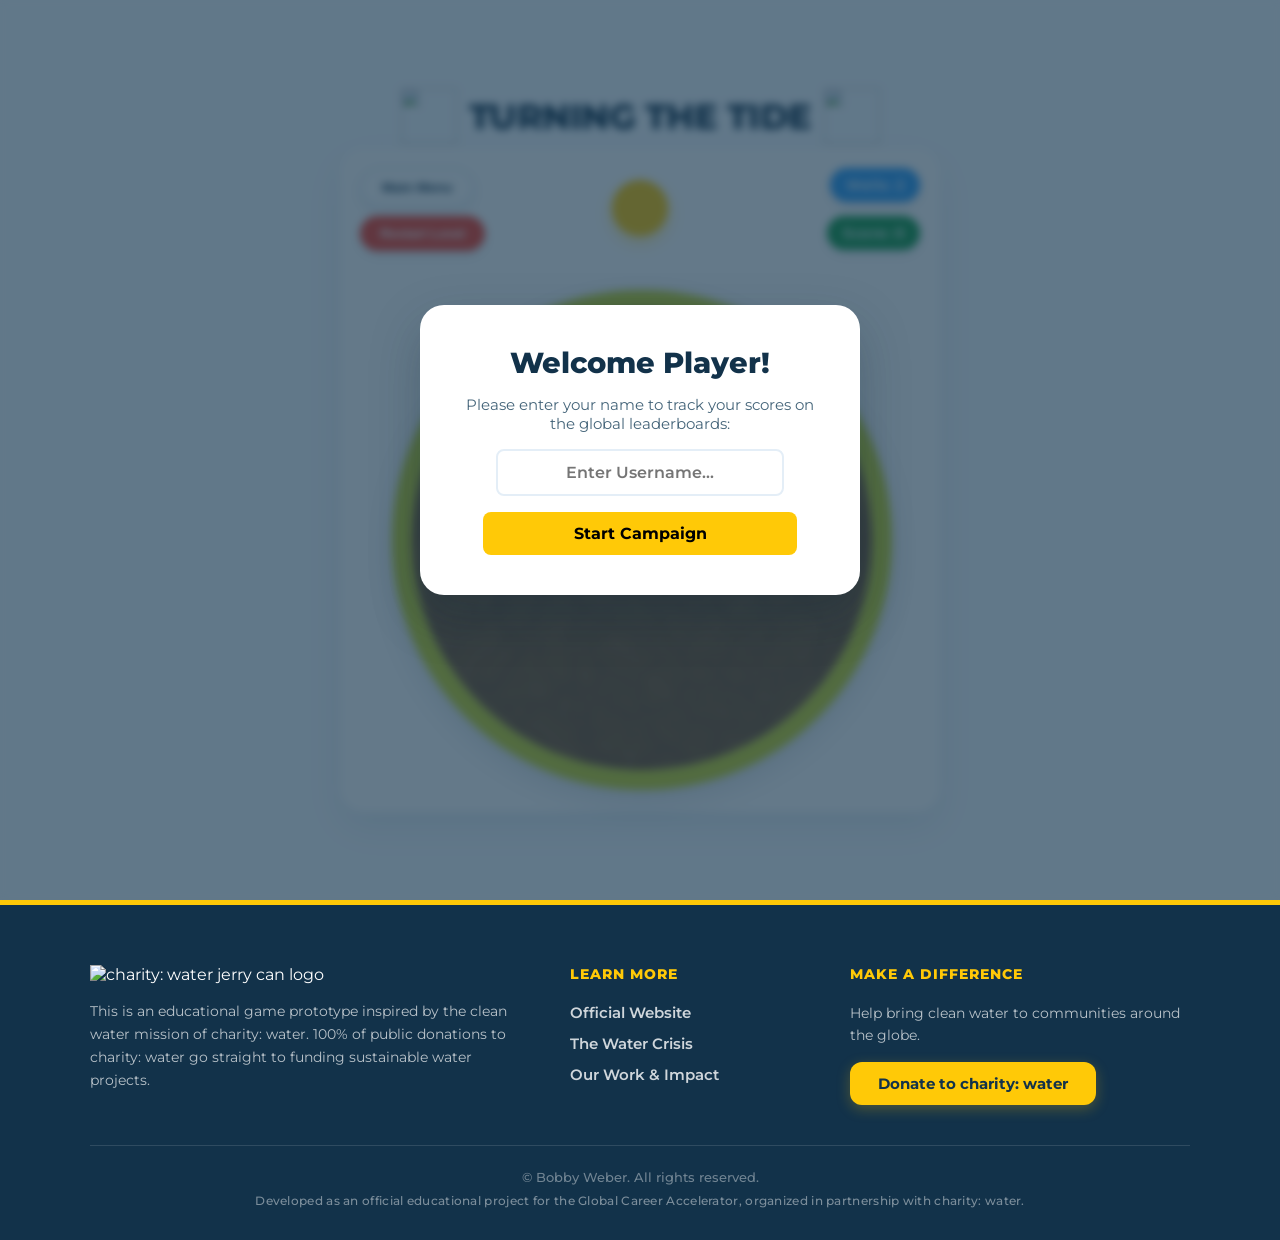
==== commit 884e1ee4: "Level design and menu improvements" ====
--- a/index.html
+++ b/index.html
@@ -4,7 +4,7 @@
 <head>
   <meta charset="UTF-8">
   <meta name="viewport" content="width=device-width, initial-scale=1.0">
-  <title>Charity Water Game</title>
+  <title>Turning the Tide</title>
   <link rel="stylesheet" href="styles.css">
   <script src="https://cdn.jsdelivr.net/npm/@supabase/supabase-js@2"></script>
 </head>
@@ -15,11 +15,9 @@
     <div class="game-shell">
       <div id="title">
         <img src="img/water-can-transparent.png">
-        <h1 id="levelTitle">Charity Water Game Prototype</h1>
+        <h1 id="levelTitle">Turning the Tide</h1>
         <img src="img/water-can-transparent.png">
       </div>
-      <p class="instructions">Drag the world or use the arrow keys to rotate it. Click the yellow square to place a well
-        at the current top of the world.</p>
 
       <div class="game-area" id="gameArea">
         <div class="well-count" id="wellCount">Wells: 2</div>
@@ -51,19 +49,16 @@
 
   <div id="mainMenuModal" class="modal">
     <div class="modal-content">
-      <h2 style="margin-bottom: 6px;">📋 Main Menu</h2>
-      <p style="color: #45657a; font-size: 0.9rem; margin-bottom: 20px;">Manage configuration states and campaign
-        targets.</p>
+      <h2 style="margin-bottom: 6px;">Main Menu</h2>
       <div style="display: flex; flex-direction: column; gap: 12px; margin-bottom: 20px;">
         <button id="menuLevelSelectBtn"
-          style="background: #2E9DF7; color: white; padding: 12px; border: none; border-radius: 8px; font-weight: bold; cursor: pointer;">Select
-          Level</button>
+          style="background: #2E9DF7; color: white; padding: 12px; border: none; border-radius: 8px; font-weight: bold; cursor: pointer;">Levels</button>
         <button id="menuDiffSelectBtn"
           style="background: #159A48; color: white; padding: 12px; border: none; border-radius: 8px; font-weight: bold; cursor: pointer;">Difficulty:
           Normal</button>
         <button id="menuTutorialBtn"
           style="background: #FF902A; color: white; padding: 12px; border: none; border-radius: 8px; font-weight: bold; cursor: pointer;">How
-          To Play / Tutorial</button>
+          to Play</button>
       </div>
       <button id="closeMainMenu"
         style="background: #7a8a99; color: white; padding: 8px 20px; border: none; border-radius: 8px; font-weight: bold; cursor: pointer; width: 100%;">Resume
@@ -73,7 +68,7 @@
 
   <div id="tutorialModal" class="modal">
     <div class="modal-content tutorial-modal-content">
-      <h2>📖 Game Guide & Rules</h2>
+      <h2>How to Play</h2>
       <div class="tutorial-scroll-frame">
         <h3>Goal</h3>
         <p>
@@ -92,18 +87,6 @@
           <li>Place wells at the top of the world with the yellow button</li>
           <li>Carve reservoirs from water deposits to wells with left click dragging</li>
         </ul>
-
-        <h3>Legend</h3>
-        <ul class="legend" style="padding-left: 0; list-style: none;">
-          <li style="display: flex; align-items: center; gap: 12px; margin-bottom: 10px;"><span
-              class="legend-icon legend-well"></span> Yellow squares are wells</li>
-          <li style="display: flex; align-items: center; gap: 12px; margin-bottom: 10px;"><span
-              class="legend-icon legend-town"></span> Orange rectangles are towns</li>
-          <li style="display: flex; align-items: center; gap: 12px; margin-bottom: 10px;"><span
-              class="legend-icon legend-water"></span> Blue circles are water deposits</li>
-          <li style="display: flex; align-items: center; gap: 12px; margin-bottom: 10px;"><span
-              class="legend-icon legend-range"></span> The dotted line area around wells is their range of effect</li>
-        </ul>
       </div>
       <div style="display: flex; gap: 10px; justify-content: center; margin-top: 16px;">
         <button id="backToMenuFromTutorial"
@@ -117,7 +100,7 @@
 
   <div id="nameModal" class="modal show">
     <div class="modal-content">
-      <h2>👋 Welcome Player!</h2>
+      <h2>Welcome Player!</h2>
       <p style="color: #45657a; font-size: 0.95rem; margin-bottom: 16px;">Please enter your name to track your scores on
         the global leaderboards:</p>
       <input type="text" id="playerNameInput" placeholder="Enter Username..." maxlength="16"
@@ -131,9 +114,7 @@
 
   <div id="winModal" class="modal">
     <div class="modal-content victory-layout">
-      <h2 id="modalTitle">🎉 Level Complete!</h2>
-      <p id="modalDescription">Loading data...</p>
-
+      <h2 id="modalTitle">Level Complete!</h2>
       <div class="leaderboard-wrapper">
         <h3>🏆 Global Top 10 Rankings</h3>
         <p id="leaderboardSubtitle"
@@ -154,6 +135,7 @@
       </div>
 
       <button id="modalActionButton" style="width: 100%;">Next Level</button>
+      <button id="modalChangeDiffButton" style="width: 100%; margin-top: 12px; background: #2E9DF7; color: white;">Try Another Difficulty</button>
     </div>
   </div>
 
@@ -176,33 +158,23 @@
   <div id="diffSelectModal" class="modal">
     <div class="modal-content">
       <h2>Select Difficulty</h2>
-      <p style="color: #45657a; font-size: 0.9rem; margin-bottom: 20px;">Adjusts obstacle matrices dynamically across
-        all game maps.</p>
       <div class="diff-options-stack" style="display: flex; flex-direction: column; gap: 10px; margin-bottom: 20px;">
         <button class="diff-opt-btn" data-diff="easy"
-          style="background: #4FCB53; color: white; padding: 12px; border: none; border-radius: 8px; font-weight: bold; cursor: pointer;">Easy
-          (No Rocks)</button>
+          style="background: #4FCB53; color: white; padding: 12px; border: none; border-radius: 8px; font-weight: bold; cursor: pointer;">Easy</button>
         <button class="diff-opt-btn" data-diff="normal"
-          style="background: #2E9DF7; color: white; padding: 12px; border: none; border-radius: 8px; font-weight: bold; cursor: pointer;">Normal
-          (Default Map Layout)</button>
+          style="background: #2E9DF7; color: white; padding: 12px; border: none; border-radius: 8px; font-weight: bold; cursor: pointer;">Normal</button>
         <button class="diff-opt-btn" data-diff="hard"
-          style="background: #FF902A; color: white; padding: 12px; border: none; border-radius: 8px; font-weight: bold; cursor: pointer;">Hard
-          (Double Obstacles)</button>
-        <button class="diff-opt-btn" data-diff="impossible"
-          style="background: #F5402C; color: white; padding: 12px; border: none; border-radius: 8px; font-weight: bold; cursor: pointer;">Impossible
-          (Extreme Subterranean Blockade)</button>
+          style="background: #FF902A; color: white; padding: 12px; border: none; border-radius: 8px; font-weight: bold; cursor: pointer;">Hard</button>
       </div>
       <div style="display: flex; gap: 10px; justify-content: center;">
         <button id="backToMenuFromDiff"
           style="background: #2E9DF7; color: white; padding: 8px 20px; border: none; border-radius: 8px; font-weight: bold; cursor: pointer;">Main
           Menu</button>
         <button id="closeDiffSelect"
-          style="background: #7a8a99; color: white; padding: 8px 20px; border: none; border-radius: 8px; font-weight: bold; cursor: pointer;">Cancel</button>
-      </div>
-    </div>
-  </div>
-
-  <script src="script.js"></script>
+          style="background: #7a8a99; color: white; padding: 8px 20px; border: none; border-radius: 8px; font-weight: bold; cursor: pointer;">Close</button>
+      </div>
+    </div>
+  </div>
   <footer class="site-footer">
     <div class="footer-container">
 
@@ -217,8 +189,7 @@
         <ul>
           <li><a href="https://www.charitywater.org" target="_blank" rel="noopener">Official Website</a></li>
           <li><a href="https://www.charitywater.org/global-water-crisis" target="_blank" rel="noopener">The Water Crisis</a></li>
-          <li><a href="https://www.charitywater.org/our-work" target="_blank" rel="noopener">Our Work & Impact</a>
-          </li>
+          <li><a href="https://www.charitywater.org/our-work" target="_blank" rel="noopener">Our Work & Impact</a></li>
         </ul>
       </div>
 
@@ -234,11 +205,14 @@
     <div class="footer-bottom">
       <p>&copy; <span id="currentYear"></span> Bobby Weber. All rights reserved.</p>
       <p class="partnership-disclaimer">
-        Developed as an official educational project for the Global Career Accelerator, 
+        Developed as an official educational project for the Global Career Accelerator,
         organized in partnership with charity: water.
       </p>
     </div>
   </footer>
+
+  <script src="levels.js"></script>
+  <script src="script.js"></script>
 </body>
 
-</html>+</html>
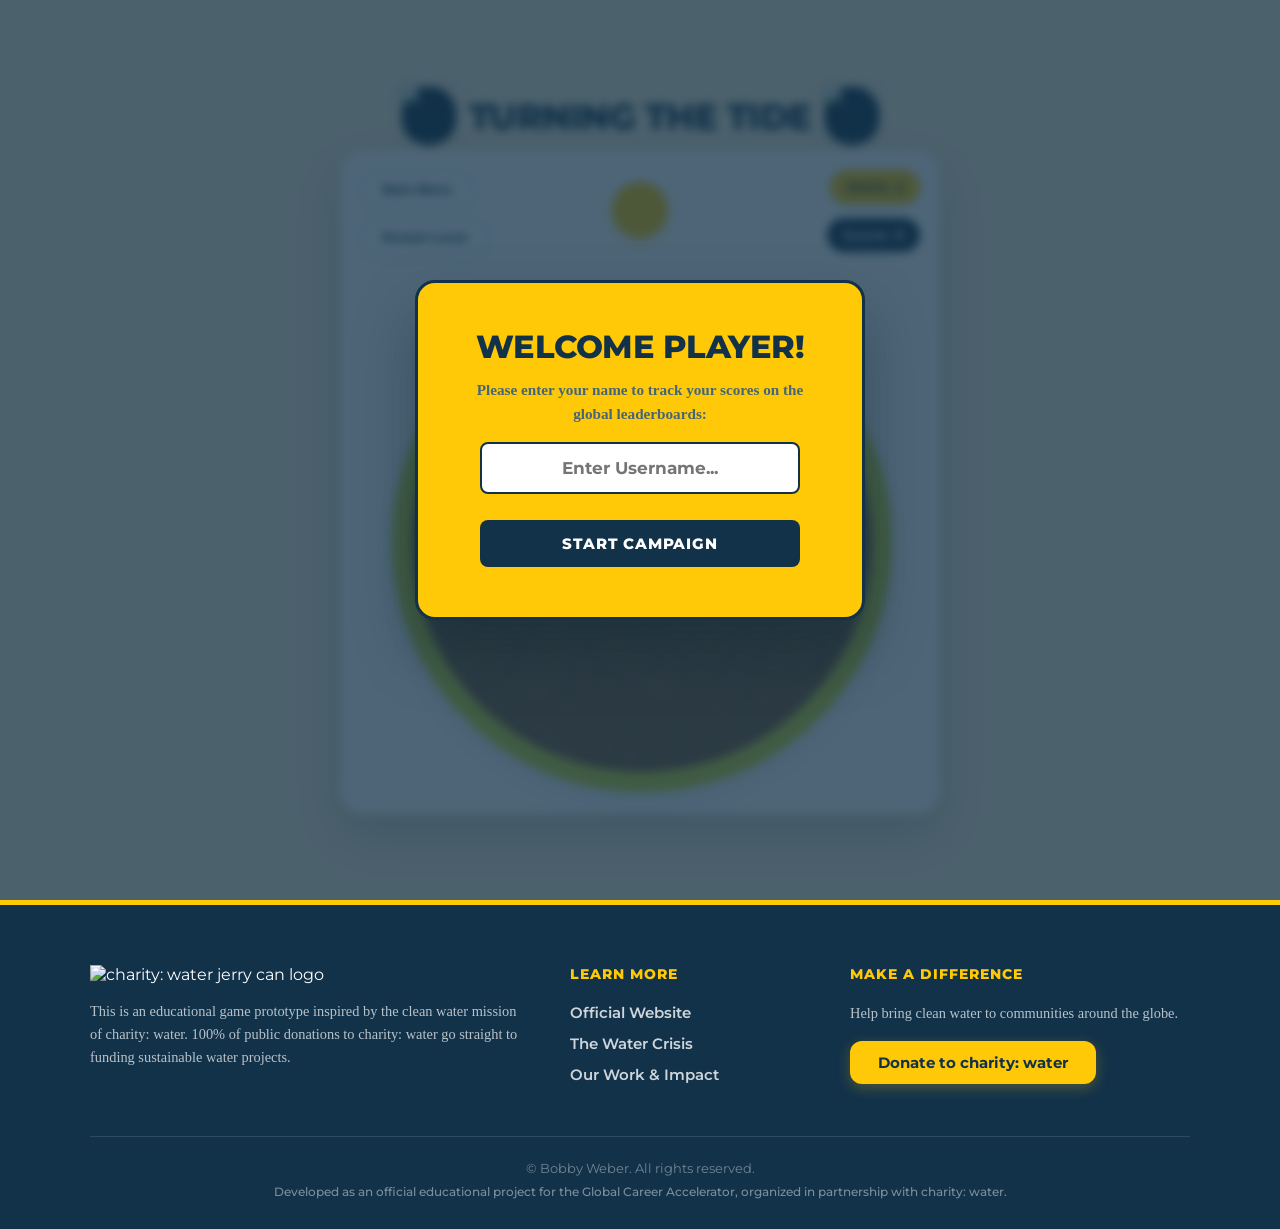
==== commit 102cb5ff: "Brand styling, bug fixes" ====
--- a/index.html
+++ b/index.html
@@ -14,9 +14,9 @@
 
     <div class="game-shell">
       <div id="title">
-        <img src="img/water-can-transparent.png">
+        <div style="background: var(--cw-dark); border-radius: 50%;"><img src="img/water-can-transparent.png"></div>
         <h1 id="levelTitle">Turning the Tide</h1>
-        <img src="img/water-can-transparent.png">
+        <div style="background: var(--cw-dark); border-radius: 50%;"><img src="img/water-can-transparent.png"></div>
       </div>
 
       <div class="game-area" id="gameArea">
@@ -50,19 +50,12 @@
   <div id="mainMenuModal" class="modal">
     <div class="modal-content">
       <h2 style="margin-bottom: 6px;">Main Menu</h2>
-      <div style="display: flex; flex-direction: column; gap: 12px; margin-bottom: 20px;">
-        <button id="menuLevelSelectBtn"
-          style="background: #2E9DF7; color: white; padding: 12px; border: none; border-radius: 8px; font-weight: bold; cursor: pointer;">Levels</button>
-        <button id="menuDiffSelectBtn"
-          style="background: #159A48; color: white; padding: 12px; border: none; border-radius: 8px; font-weight: bold; cursor: pointer;">Difficulty:
-          Normal</button>
-        <button id="menuTutorialBtn"
-          style="background: #FF902A; color: white; padding: 12px; border: none; border-radius: 8px; font-weight: bold; cursor: pointer;">How
-          to Play</button>
+      <div class="menu-stack">
+        <button id="menuLevelSelectBtn">Levels</button>
+        <button id="menuDiffSelectBtn">Difficulty: Normal</button>
+        <button id="menuTutorialBtn">How to Play</button>
       </div>
-      <button id="closeMainMenu"
-        style="background: #7a8a99; color: white; padding: 8px 20px; border: none; border-radius: 8px; font-weight: bold; cursor: pointer; width: 100%;">Resume
-        Game</button>
+      <button id="closeMainMenu">Resume Game</button>
     </div>
   </div>
 
@@ -89,11 +82,8 @@
         </ul>
       </div>
       <div style="display: flex; gap: 10px; justify-content: center; margin-top: 16px;">
-        <button id="backToMenuFromTutorial"
-          style="background: #2E9DF7; color: white; padding: 8px 20px; border: none; border-radius: 8px; font-weight: bold; cursor: pointer;">Main
-          Menu</button>
-        <button id="closeTutorial"
-          style="background: #7a8a99; color: white; padding: 8px 20px; border: none; border-radius: 8px; font-weight: bold; cursor: pointer;">Close</button>
+        <button id="backToMenuFromTutorial">Main Menu</button>
+        <button id="closeTutorial">Close</button>
       </div>
     </div>
   </div>
@@ -103,12 +93,9 @@
       <h2>Welcome Player!</h2>
       <p style="color: #45657a; font-size: 0.95rem; margin-bottom: 16px;">Please enter your name to track your scores on
         the global leaderboards:</p>
-      <input type="text" id="playerNameInput" placeholder="Enter Username..." maxlength="16"
-        style="width: 80%; padding: 12px; border: 2px solid #e4eef7; border-radius: 8px; font-size: 1rem; text-align: center; margin-bottom: 16px; outline: none;">
+      <input type="text" id="playerNameInput" placeholder="Enter Username..." maxlength="16" style="outline: none;">
       <br>
-      <button id="saveNameButton"
-        style="width: 87%; padding: 12px; background: #FFC907; border: none; border-radius: 8px; font-weight: bold; cursor: pointer;">Start
-        Campaign</button>
+      <button id="saveNameButton" class="primary-action">Start Campaign</button>
     </div>
   </div>
 
@@ -117,8 +104,7 @@
       <h2 id="modalTitle">Level Complete!</h2>
       <div class="leaderboard-wrapper">
         <h3>🏆 Global Top 10 Rankings</h3>
-        <p id="leaderboardSubtitle"
-          style="margin-top: -8px; margin-bottom: 12px; color: #45657a; font-size: 0.85rem; font-weight: bold; letter-spacing: 0.5px;">
+        <p id="leaderboardSubtitle" style="margin-top: -8px; margin-bottom: 12px; color: #45657a; font-size: 0.85rem; font-weight: bold; letter-spacing: 0.5px;">
         </p>
 
         <div class="leaderboard-spinner" id="leaderboardSpinner">Loading scores...</div>
@@ -134,23 +120,19 @@
         </table>
       </div>
 
-      <button id="modalActionButton" style="width: 100%;">Next Level</button>
-      <button id="modalChangeDiffButton" style="width: 100%; margin-top: 12px; background: #2E9DF7; color: white;">Try Another Difficulty</button>
+      <button id="modalActionButton" class="primary-action">Next Level</button>
+      <button id="modalChangeDiffButton" class="secondary-action">Try Another Difficulty</button>
     </div>
   </div>
 
   <div id="levelSelectModal" class="modal">
     <div class="modal-content">
       <h2>Select a Level</h2>
-      <div id="levelGrid"
-        style="display: grid; grid-template-columns: repeat(auto-fit, minmax(100px, 1fr)); gap: 12px; margin: 20px 0;">
+      <div id="levelGrid" style="display: grid; grid-template-columns: repeat(auto-fit, minmax(100px, 1fr)); gap: 12px; margin: 20px 0;">
       </div>
       <div style="display: flex; gap: 10px; justify-content: center;">
-        <button id="backToMenuFromLevel"
-          style="background: #2E9DF7; color: white; padding: 8px 20px; border: none; border-radius: 8px; font-weight: bold; cursor: pointer;">Main
-          Menu</button>
-        <button id="closeLevelSelect"
-          style="background: #7a8a99; color: white; padding: 8px 20px; border: none; border-radius: 8px; font-weight: bold; cursor: pointer;">Close</button>
+        <button id="backToMenuFromLevel">Main Menu</button>
+        <button id="closeLevelSelect">Close</button>
       </div>
     </div>
   </div>
@@ -158,26 +140,20 @@
   <div id="diffSelectModal" class="modal">
     <div class="modal-content">
       <h2>Select Difficulty</h2>
-      <div class="diff-options-stack" style="display: flex; flex-direction: column; gap: 10px; margin-bottom: 20px;">
-        <button class="diff-opt-btn" data-diff="easy"
-          style="background: #4FCB53; color: white; padding: 12px; border: none; border-radius: 8px; font-weight: bold; cursor: pointer;">Easy</button>
-        <button class="diff-opt-btn" data-diff="normal"
-          style="background: #2E9DF7; color: white; padding: 12px; border: none; border-radius: 8px; font-weight: bold; cursor: pointer;">Normal</button>
-        <button class="diff-opt-btn" data-diff="hard"
-          style="background: #FF902A; color: white; padding: 12px; border: none; border-radius: 8px; font-weight: bold; cursor: pointer;">Hard</button>
+      <div class="diff-options-stack">
+        <button class="diff-opt-btn" data-diff="easy">Easy</button>
+        <button class="diff-opt-btn" data-diff="normal">Normal</button>
+        <button class="diff-opt-btn" data-diff="hard">Hard</button>
       </div>
-      <div style="display: flex; gap: 10px; justify-content: center;">
-        <button id="backToMenuFromDiff"
-          style="background: #2E9DF7; color: white; padding: 8px 20px; border: none; border-radius: 8px; font-weight: bold; cursor: pointer;">Main
-          Menu</button>
-        <button id="closeDiffSelect"
-          style="background: #7a8a99; color: white; padding: 8px 20px; border: none; border-radius: 8px; font-weight: bold; cursor: pointer;">Close</button>
+      <div style="display: flex; gap: 10px; justify-content: center; margin-top: 12px;">
+        <button id="backToMenuFromDiff">Main Menu</button>
+        <button id="closeDiffSelect">Close</button>
       </div>
     </div>
   </div>
+
   <footer class="site-footer">
     <div class="footer-container">
-
       <div class="footer-brand">
         <img src="img/water-can-transparent.png" alt="charity: water jerry can logo" class="footer-logo">
         <p>This is an educational game prototype inspired by the clean water mission of charity: water. 100%
@@ -196,10 +172,8 @@
       <div class="footer-cta">
         <h4>Make a Difference</h4>
         <p>Help bring clean water to communities around the globe.</p>
-        <a href="https://www.charitywater.org/donate" target="_blank" rel="noopener" class="footer-donate-btn">Donate to
-          charity: water</a>
+        <a href="https://www.charitywater.org/donate" target="_blank" rel="noopener" class="footer-donate-btn">Donate to charity: water</a>
       </div>
-
     </div>
 
     <div class="footer-bottom">
--- a/styles.css
+++ b/styles.css
@@ -10,12 +10,12 @@
   --cw-dark:        #12324A;   /* Deep Slate Charcoal Text */
   --cw-muted:       #45657A;   /* Subdued Slate Accent */
   --cw-bg:          #F7FBFF;   /* Crisp Clean Off-White Background */
-  
+
   /* Palette Functional Alerts */
   --cw-green:       #159A48;   /* Success Green Tracker */
   --cw-red:         #F5402C;   /* Danger Red Triggers */
   --cw-teal:        #8BD1CB;   /* Aquifer Secondary Accent */
-  
+
   /* Layout Dimensions */
   --world-size:     460px;
   --world-scale:    1;
@@ -23,8 +23,9 @@
 
 body {
   margin: 0;
-  font-family: 'Montserrat', 'Helvetica Neue', Helvetica, Arial, sans-serif;
-  background: var(--cw-bg);
+  font-family: "Proxima Nova", "Avenir", "Montserrat", 'Helvetica Neue', Helvetica, Arial, sans-serif;
+  /* Brand Immersive Accent: Floods the viewport frame with deep, vibrant water blue */
+  background: #F8EED3;
   color: var(--cw-dark);
   -webkit-font-smoothing: antialiased;
 }
@@ -59,6 +60,7 @@
   width: 3.5rem;
   height: 3.5rem;
   object-fit: contain;
+  filter: drop-shadow(0 4px 8px rgba(18, 50, 74, 0.15));
 }
 
 #title h1 {
@@ -68,15 +70,16 @@
   color: var(--cw-dark);
   letter-spacing: -0.5px;
   text-transform: uppercase;
+  text-shadow: 0 2px 4px rgba(18, 50, 74, 0.15);
 }
 
 .instructions {
   margin-top: 8px;
   margin-bottom: 32px;
-  color: var(--cw-muted);
+  color: rgba(255, 255, 255, 0.85);
   font-size: 1rem;
   line-height: 1.5;
-  font-weight: 400;
+  font-weight: 500;
 }
 
 /* ==========================================================================
@@ -91,11 +94,10 @@
   padding: 32px;
   border-radius: 24px;
   background: #FFFFFF;
-  box-shadow: 0 15px 35px rgba(18, 50, 74, 0.08);
+  box-shadow: 0 20px 50px rgba(12, 34, 50, 0.2);
   touch-action: none;
 }
 
-/* On-Screen Context Tracking Badges (HUD) */
 .well-count,
 .score-count {
   position: absolute;
@@ -104,25 +106,25 @@
   font-weight: 600;
   font-size: 0.9rem;
   letter-spacing: 0.5px;
-  box-shadow: 0 4px 12px rgba(18, 50, 74, 0.1);
+  box-shadow: 0 4px 12px rgba(18, 50, 74, 0.05);
   z-index: 5;
+  will-change: transform; /* Boosts browser layers to prevent animation stuttering */
 }
 
 .well-count {
   top: 20px;
   right: 20px;
-  background: var(--cw-blue);
-  color: #FFFFFF;
+  background: var(--cw-yellow);
+  color: var(--cw-dark);
 }
 
 .score-count {
   top: 68px;
   right: 20px;
-  background: var(--cw-green);
+  background: var(--cw-dark);
   color: #FFFFFF;
 }
 
-/* Game Navigation Controls Stacked Left */
 .main-menu-button,
 .restart-button {
   position: absolute;
@@ -133,35 +135,26 @@
   font-weight: 600;
   font-size: 0.85rem;
   cursor: pointer;
-  box-shadow: 0 4px 12px rgba(18, 50, 74, 0.1);
-  transition: all 0.2s ease-in-out;
+  box-shadow: 0 4px 12px rgba(18, 50, 74, 0.05);
+  transition: all 0.15s ease-in-out; /* Standardized for smooth micro-interactions */
   z-index: 5;
+  background: #FFFFFF;
+  color: var(--cw-dark);
+  border: 2px solid #E4EEF7;
 }
 
 .main-menu-button {
   top: 20px;
-  background: #FFFFFF;
-  color: var(--cw-dark);
-  border: 2px solid #E4EEF7;
-}
-
-.main-menu-button:hover {
-  background: #F0F6FC;
-  transform: translateY(-1px);
 }
 
 .restart-button {
   top: 68px;
-  background: var(--cw-red);
-  color: #FFFFFF;
 }
 
 .restart-button:hover {
-  background: #D53220;
-  transform: translateY(-1px);
-}
-
-/* Main Core Placement Tool Pin Selector */
+  color: var(--cw-red);
+}
+
 .well-tool {
   width: 56px;
   height: 56px;
@@ -170,14 +163,14 @@
   border-radius: 50%;
   background: var(--cw-yellow);
   cursor: pointer;
-  box-shadow: 0 6px 16px rgba(255, 201, 7, 0.4);
+  box-shadow: 0 6px 16px rgba(255, 201, 7, 0.25);
   transition: transform 0.2s, box-shadow 0.2s;
   z-index: 4;
 }
 
 .well-tool:hover:not(:disabled) {
   transform: scale(1.08);
-  box-shadow: 0 8px 20px rgba(255, 201, 7, 0.5);
+  box-shadow: 0 8px 20px rgba(255, 201, 7, 0.35);
 }
 
 .well-tool:disabled {
@@ -211,8 +204,8 @@
   height: 100%;
   right: 4%;
   border-radius: 50%;
-  border: calc(var(--world-size) * 0.0435) solid #CAD72E; /* Stylized Grassy Yellow-Green Rim Curve */
-  box-shadow: inset 0 0 40px rgba(0, 0, 0, 0.15), 0 10px 30px rgba(18, 50, 74, 0.15);
+  border: calc(var(--world-size) * 0.0435) solid #CAD72E;
+  box-shadow: inset 0 0 40px rgba(0, 0, 0, 0.1), 0 10px 30px rgba(18, 50, 74, 0.1);
   overflow: visible;
   aspect-ratio: 1 / 1;
 }
@@ -228,7 +221,7 @@
 }
 
 /* ==========================================================================
-   SUBTERRANEAN OBJECT ASSETS (ABS ATTACHMENT PIPELINES)
+   SUBTERRANEAN OBJECT ASSETS
    ========================================================================== */
 .village,
 .deposit,
@@ -240,19 +233,17 @@
   top: 50%;
 }
 
-/* Tactical Obstacle Blockers */
 .obstacle {
   width: calc(var(--world-size) * 0.065);
   height: calc(var(--world-size) * 0.065);
   border-radius: 35% 65% 55% 45% / 45% 35% 65% 55%;
   background: #7A8A99;
   border: calc(var(--world-size) * 0.0065) solid #4A5764;
-  box-shadow: inset -3px -3px 0px rgba(0, 0, 0, 0.2), 0 4px 6px rgba(0, 0, 0, 0.25);
+  box-shadow: inset -3px -3px 0px rgba(0, 0, 0, 0.15), 0 4px 6px rgba(0, 0, 0, 0.15);
   z-index: 6;
   transform: translate(-50%, -50%) rotate(var(--angle)) translate(var(--distance)) rotate(calc(-1 * var(--angle)));
 }
 
-/* Aquatic Well Points */
 .well {
   width: calc(var(--world-size) * 0.1);
   height: calc(var(--world-size) * 0.12);
@@ -260,40 +251,34 @@
   transform: translate(-50%, -50%) rotate(var(--angle)) translate(var(--distance)) rotate(calc(-1 * var(--angle))) rotate(var(--rotation));
 }
 
-/* Radius Range Coverage Zones */
 .well-range {
   width: calc(var(--world-size) * 0.5435);
   height: calc(var(--world-size) * 0.2);
   border: calc(var(--world-size) * 0.005) dotted rgba(255, 255, 255, 0.9);
   border-radius: 50%;
-  background: rgba(46, 157, 247, 0.15);
+  background: rgba(46, 157, 247, 0.12);
   transform: translate(-50%, -50%) rotate(var(--angle)) translate(calc(var(--distance) - 20px)) rotate(calc(-1 * var(--angle))) rotate(var(--rotation));
   z-index: 4;
   pointer-events: none;
   transition: background 0.4s ease, border-color 0.4s ease;
 }
 
-/* --- DYNAMIC GREENING SUCCESS MODIFIER --- */
-/* Floods only the well-range geometry footprint with water-connected success green, */
-/* automatically greening the underlying terrain map and the overlapping rim border edge. */
 .well-range.range-connected {
-  background: rgba(43, 114, 45, 0.35); /* Translucent bright success green overlay */
-  border-color: #4FCB53;                 /* Vibrant green bounding tracker dots */
-}
-
-/* Water Reservoirs */
+  background: rgba(43, 114, 45, 0.3);
+  border-color: #4FCB53;
+}
+
 .deposit {
   width: calc(var(--world-size) * 0.0522);
   height: calc(var(--world-size) * 0.0522);
   border-radius: 50%;
   background: var(--cw-teal);
   border: calc(var(--world-size) * 0.0065) solid var(--cw-blue);
-  box-shadow: 0 0 12px rgba(46, 157, 247, 0.6);
+  box-shadow: 0 0 12px rgba(46, 157, 247, 0.4);
   z-index: 6;
   transform: translate(-50%, -50%) rotate(var(--angle)) translate(var(--distance)) rotate(calc(-1 * var(--angle)));
 }
 
-/* Outer Communities */
 .village-outside {
   width: calc(var(--world-size) * 0.2);
   height: calc(var(--world-size) * 0.1);
@@ -323,7 +308,7 @@
 }
 
 /* ==========================================================================
-   MODAL PLATFORM INTERFACES (WINDOWS & OVERLAYS)
+   MODAL PLATFORM INTERFACES — BRANDED JERRY CAN YELLOW MATRICES
    ========================================================================== */
 .modal {
   position: fixed;
@@ -331,8 +316,8 @@
   display: none;
   align-items: center;
   justify-content: center;
-  background: rgba(18, 50, 74, 0.65);
-  backdrop-filter: blur(4px);
+  background: rgba(18, 50, 74, 0.75);
+  backdrop-filter: blur(5px);
   z-index: 9999;
 }
 
@@ -341,137 +326,261 @@
 }
 
 .modal-content {
-  background: #FFFFFF;
-  padding: 40px;
-  border-radius: 24px;
+  background: var(--cw-yellow);
+  padding: 44px 40px;
+  border-radius: 20px;
   text-align: center;
-  box-shadow: 0 20px 50px rgba(12, 34, 52, 0.25);
-  max-width: 440px;
+  box-shadow: 0 30px 60px rgba(12, 34, 50, 0.35);
+  max-width: 450px;
   width: 90%;
   box-sizing: border-box;
+  border: 3px solid var(--cw-dark);
 }
 
 .modal-content h2 {
+  font-family: "Proxima Nova", "Avenir", "Montserrat", sans-serif;
   font-weight: 800;
-  font-size: 1.8rem;
-  color: var(--cw-dark);
+  font-size: 2rem;
+  color: var(--cw-dark);
+  margin-top: 0;
+  margin-bottom: 12px;
+  letter-spacing: -0.5px;
+  text-transform: uppercase;
+}
+
+.modal-content p {
+  font-family: "Georgia", serif;
+  font-size: 1.08rem;
+  line-height: 1.55;
+  color: var(--cw-dark);
+  font-weight: 600;
+  margin-top: 0;
+  margin-bottom: 24px;
+}
+
+/* --- BRANDED NAVIGATION MATRIX (NO !IMPORTANT REQUIRED) --- */
+.menu-stack {
+  display: flex;
+  flex-direction: column;
+  gap: 12px;
+  margin-bottom: 20px;
+  width: 100%;
+  align-items: center;
+}
+
+.modal-content button,
+.diff-options-stack button,
+#levelGrid button {
+  display: inline-block;
+  width: 100%;
+  max-width: 320px;
+  padding: 14px 28px;
+  margin: 6px auto;
+  border: none;
+  border-radius: 8px;
+  font-family: "Proxima Nova", "Avenir", "Montserrat", sans-serif;
+  font-weight: 800;
+  font-size: 0.95rem;
+  text-transform: uppercase;
+  letter-spacing: 0.8px;
+  cursor: pointer;
+  box-sizing: border-box;
+  transition: all 0.15s ease-in-out; /* Ensured transitions remain globally uniform */
+}
+
+#menuLevelSelectBtn {
+  background: var(--cw-dark);
+  color: #FFFFFF;
+}
+
+#menuDiffSelectBtn,
+#menuTutorialBtn {
+  background: var(--cw-dark);
+  color: #FFFFFF;
+  box-shadow: 0 4px 10px rgba(0, 0, 0, 0.15);
+}
+
+/* Primary Form Triggers */
+#saveNameButton,
+#modalActionButton,
+.modal-content button.primary-action {
+  background: var(--cw-dark);
+  color: #FFFFFF;
+}
+
+/* Secondary Supportive Overlays */
+#modalChangeDiffButton,
+.modal-content button.secondary-action {
+  background: #FFFFFF;
+  color: var(--cw-dark);
+}
+
+/* Sub-Menu Difficulty Selection Panels */
+.diff-options-stack button:nth-child(1) {
+  background: #FFFFFF;
+  color: var(--cw-dark);
+}
+
+.diff-options-stack button:nth-child(2) {
+  background: var(--cw-blue);
+  color: #FFFFFF;
+}
+
+.diff-options-stack button:nth-child(3) {
+  background: var(--cw-dark);
+  color: #FFFFFF;
+}
+
+/* Outlined Dismissal Framework */
+#closeMainMenu,
+#backToMenuFromTutorial,
+#backToMenuFromLevel,
+#backToMenuFromDiff,
+#closeTutorial,
+#closeLevelSelect,
+#closeDiffSelect {
+  background: transparent;
+  color: var(--cw-dark);
+  border: 2px solid var(--cw-dark);
+  margin-top: 6px;
+}
+
+/* ==========================================================================
+   GLOBAL TRANSITION HOVER ENGINE INTERCEPT MATRIX
+   ========================================================================== */
+/* FEATURE ADDITION: Universally applies a smooth translation micro-shift on hover to ALL buttons across the app */
+.main-menu-button:hover,
+.restart-button:hover,
+.modal-content button:hover,
+.diff-options-stack button:hover,
+#levelGrid button:hover,
+#menuLevelSelectBtn:hover,
+#menuDiffSelectBtn:hover,
+#menuTutorialBtn:hover,
+#closeMainMenu:hover,
+#backToMenuFromTutorial:hover,
+#backToMenuFromLevel:hover,
+#backToMenuFromDiff:hover,
+#closeTutorial:hover,
+#closeLevelSelect:hover,
+#closeDiffSelect:hover {
+  transform: translateY(-1px); /* Restored the unified translation vector shift */
+}
+
+/* Contextual color updates on hover */
+#menuLevelSelectBtn:hover,
+#menuDiffSelectBtn:hover,
+#menuTutorialBtn:hover,
+#saveNameButton:hover,
+#modalActionButton:hover,
+.modal-content button.primary-action:hover,
+.diff-options-stack button:nth-child(3):hover {
+  background: var(--cw-muted);
+  color: #FFFFFF;
+}
+
+#modalChangeDiffButton:hover,
+.modal-content button.secondary-action:hover,
+.diff-options-stack button:nth-child(1):hover {
+  background: #F8EED3;
+}
+
+.diff-options-stack button:nth-child(2):hover {
+  background: #1B85D6;
+}
+
+#closeMainMenu:hover,
+#backToMenuFromTutorial:hover,
+#backToMenuFromLevel:hover,
+#backToMenuFromDiff:hover,
+#closeTutorial:hover,
+#closeLevelSelect:hover,
+#closeDiffSelect:hover {
+  background: rgba(18, 50, 74, 0.08);
+}
+
+/* Form inputs alignment */
+#playerNameInput {
+  width: 100%;
+  max-width: 320px;
+  box-sizing: border-box;
+  padding: 14px;
+  border: 2px solid var(--cw-dark);
+  border-radius: 8px;
+  font-family: "Proxima Nova", "Avenir", "Montserrat", sans-serif;
+  font-size: 1.05rem;
+  text-align: center;
+  margin: 0 auto 20px auto;
+  color: var(--cw-dark);
+  font-weight: 700;
+  background: #FFFFFF;
+  outline: none;
+}
+
+#playerNameInput:focus {
+  background: #FFFFFF;
+  box-shadow: 0 0 0 3px rgba(18, 50, 74, 0.2);
+}
+
+/* ==========================================================================
+   HIGH SCORE LEADERBOARD SYSTEM COMPONENT
+   ========================================================================== */
+.victory-layout {
+  max-width: 480px;
+}
+
+.leaderboard-wrapper {
+  background: #FFFFFF;
+  border: 2px solid var(--cw-dark);
+  border-radius: 12px;
+  padding: 20px;
+  margin: 24px 0;
+  max-height: 250px;
+  overflow-y: auto;
+}
+
+.leaderboard-wrapper h3 {
+  font-family: "Proxima Nova", "Avenir", "Montserrat", sans-serif;
   margin-top: 0;
   margin-bottom: 8px;
-}
-
-.modal-content button,
-.diff-options-stack button {
-  padding: 14px 28px;
-  border: none;
-  border-radius: 12px;
-  font-family: 'Montserrat', sans-serif;
-  font-weight: 600;
-  font-size: 1rem;
-  cursor: pointer;
-  transition: background 0.15s ease-in-out, transform 0.15s;
-}
-
-.modal-content button:not([style*="background"]) {
-  background: var(--cw-yellow);
-  color: var(--cw-dark);
-  box-shadow: 0 4px 14px rgba(255, 201, 7, 0.3);
-}
-
-.modal-content button:not([style*="background"]):hover {
-  background: #E5B400;
-  transform: translateY(-1px);
-}
-
-#playerNameInput {
-  width: 100%;
-  box-sizing: border-box;
-  padding: 14px;
-  border: 2px solid #E4EEF7;
-  border-radius: 12px;
-  font-family: 'Montserrat', sans-serif;
-  font-size: 1rem;
-  text-align: center;
-  margin-bottom: 20px;
-  color: var(--cw-dark);
-  font-weight: 600;
-  outline: none;
-  transition: border-color 0.2s;
-}
-
-#playerNameInput:focus {
-  border-color: var(--cw-blue);
-  box-shadow: 0 0 0 4px rgba(46, 157, 247, 0.15);
-}
-
-/* ==========================================================================
-   HIGH SCORE LEADERBOARD SYSTEM COMPONENT
-   ========================================================================== */
-.victory-layout {
-  max-width: 480px;
-}
-
-.leaderboard-wrapper {
-  background: var(--cw-bg);
-  border: 2px solid #E4EEF7;
-  border-radius: 16px;
-  padding: 20px;
-  margin: 24px 0;
-  max-height: 280px;
-  overflow-y: auto;
-}
-
-.leaderboard-wrapper h3 {
-  margin-top: 0;
-  margin-bottom: 4px;
   font-size: 1.1rem;
   font-weight: 800;
   color: var(--cw-dark);
   text-transform: uppercase;
-  letter-spacing: 0.5px;
 }
 
 .leaderboard-spinner {
+  font-family: "Georgia", serif;
   font-style: italic;
   color: var(--cw-muted);
   font-size: 0.95rem;
-  padding: 24px 0;
 }
 
 .leaderboard-table {
   width: 100%;
   border-collapse: collapse;
   text-align: left;
-  font-size: 0.95rem;
 }
 
 .leaderboard-table th {
+  font-family: "Proxima Nova", "Avenir", "Montserrat", sans-serif;
   color: var(--cw-muted);
-  font-weight: 600;
+  font-weight: 700;
   font-size: 0.8rem;
   text-transform: uppercase;
-  letter-spacing: 0.5px;
   border-bottom: 2px solid #E4EEF7;
-  padding-bottom: 8px;
+  padding-bottom: 10px;
 }
 
 .leaderboard-table td {
   padding: 10px 6px;
   border-bottom: 1px solid #E4EEF7;
   color: var(--cw-dark);
-  font-weight: 500;
+  font-weight: 600;
 }
 
 .leaderboard-row-active {
-  background: rgba(255, 201, 7, 0.18);
-  font-weight: 600;
-}
-
-.leaderboard-row-active td {
-  color: #8A6400;
-}
-
-.leaderboard-table tr:last-child td {
-  border-bottom: none;
+  background: rgba(255, 201, 7, 0.25) !important;
 }
 
 /* ==========================================================================
@@ -483,16 +592,16 @@
 }
 
 .tutorial-scroll-frame {
-  max-height: 320px;
+  max-height: 300px;
   overflow-y: auto;
-  background: var(--cw-bg);
-  border: 2px solid #E4EEF7;
-  border-radius: 16px;
-  padding: 20px;
-  box-sizing: border-box;
+  background: #FFFFFF;
+  border: 2px solid var(--cw-dark);
+  border-radius: 12px;
+  padding: 24px;
 }
 
 .tutorial-scroll-frame h3 {
+  font-family: "Proxima Nova", "Avenir", "Montserrat", sans-serif;
   margin-top: 0;
   margin-bottom: 8px;
   color: var(--cw-blue);
@@ -507,14 +616,29 @@
 
 .tutorial-scroll-frame p,
 .tutorial-scroll-frame ul {
+  font-family: "Georgia", serif;
   line-height: 1.6;
-  color: var(--cw-muted);
+  color: var(--cw-dark);
   font-size: 0.95rem;
-  margin-bottom: 12px;
+  margin-bottom: 14px;
 }
 
 .tutorial-scroll-frame ul {
   padding-left: 20px;
+}
+
+.leaderboard-wrapper::-webkit-scrollbar,
+.tutorial-scroll-frame::-webkit-scrollbar {
+  width: 6px;
+}
+.leaderboard-wrapper::-webkit-scrollbar-track,
+.tutorial-scroll-frame::-webkit-scrollbar-track {
+  background: transparent;
+}
+.leaderboard-wrapper::-webkit-scrollbar-thumb,
+.tutorial-scroll-frame::-webkit-scrollbar-thumb {
+  background: #CAD72E;
+  border-radius: 99px;
 }
 
 /* ==========================================================================
@@ -523,10 +647,6 @@
 @media (max-width: 700px) {
   :root {
     --world-size: min(460px, 82vw);
-  }
-
-  .instructions {
-    margin-bottom: 24px;
   }
 
   .game-area {
@@ -540,7 +660,7 @@
   #title h1 {
     font-size: 1.6rem;
   }
-  
+
   #title img {
     width: 2.5rem;
     height: 2.5rem;
@@ -553,24 +673,16 @@
     padding: 6px 14px;
     font-size: 0.8rem;
   }
-  
-  .restart-button {
-    top: 56px;
-  }
-
-  .score-count {
-    top: 56px;
-  }
-}
-
-/* ==========================================================================
-   CHARITY: WATER BRANDED SITE FOOTER ARCHITECTURE
+}
+
+/* ==========================================================================
+   CHARITY: WATER SITE FOOTER ARCHITECTURE
    ========================================================================== */
 .site-footer {
   background-color: var(--cw-dark);
   color: #FFFFFF;
   padding: 60px 20px 30px 20px;
-  font-family: 'Montserrat', sans-serif;
+  font-family: "Proxima Nova", "Avenir", "Montserrat", sans-serif;
   width: 100%;
   box-sizing: border-box;
   border-top: 5px solid var(--cw-yellow);
@@ -600,6 +712,7 @@
 }
 
 .footer-brand p {
+  font-family: "Georgia", serif;
   font-size: 0.9rem;
   line-height: 1.6;
   color: rgba(255, 255, 255, 0.7);
@@ -612,7 +725,7 @@
   text-align: left;
 }
 
-.footer-links h4, 
+.footer-links h4,
 .footer-cta h4 {
   font-size: 0.9rem;
   font-weight: 800;
@@ -654,6 +767,7 @@
 }
 
 .footer-cta p {
+  font-family: "Georgia", serif;
   font-size: 0.9rem;
   color: rgba(255, 255, 255, 0.7);
   margin-top: 0;
@@ -677,7 +791,6 @@
 .footer-donate-btn:hover {
   background: #E5B400;
   transform: translateY(-2px);
-  box-shadow: 0 6px 20px rgba(255, 201, 7, 0.4);
 }
 
 .footer-bottom {
@@ -686,31 +799,17 @@
   text-align: center;
   font-size: 0.8rem;
   color: rgba(255, 255, 255, 0.4);
-  font-weight: 500;
 }
 
 .footer-bottom p {
   margin: 0;
 }
 
-/* ---------- Responsive Breakpoints ---------- */
 @media (max-width: 768px) {
   .footer-container {
     flex-direction: column;
     align-items: center;
     text-align: center;
-    gap: 32px;
-  }
-  
-  .footer-brand, 
-  .footer-links, 
-  .footer-cta {
-    text-align: center;
-    align-items: center;
-  }
-  
-  .footer-brand p {
-    margin: 0 auto;
   }
 }
 
@@ -719,6 +818,4 @@
   font-size: 0.75rem;
   color: rgba(255, 255, 255, 0.45);
   font-weight: 500;
-  letter-spacing: 0.3px;
-  line-height: 1.4;
-}+}
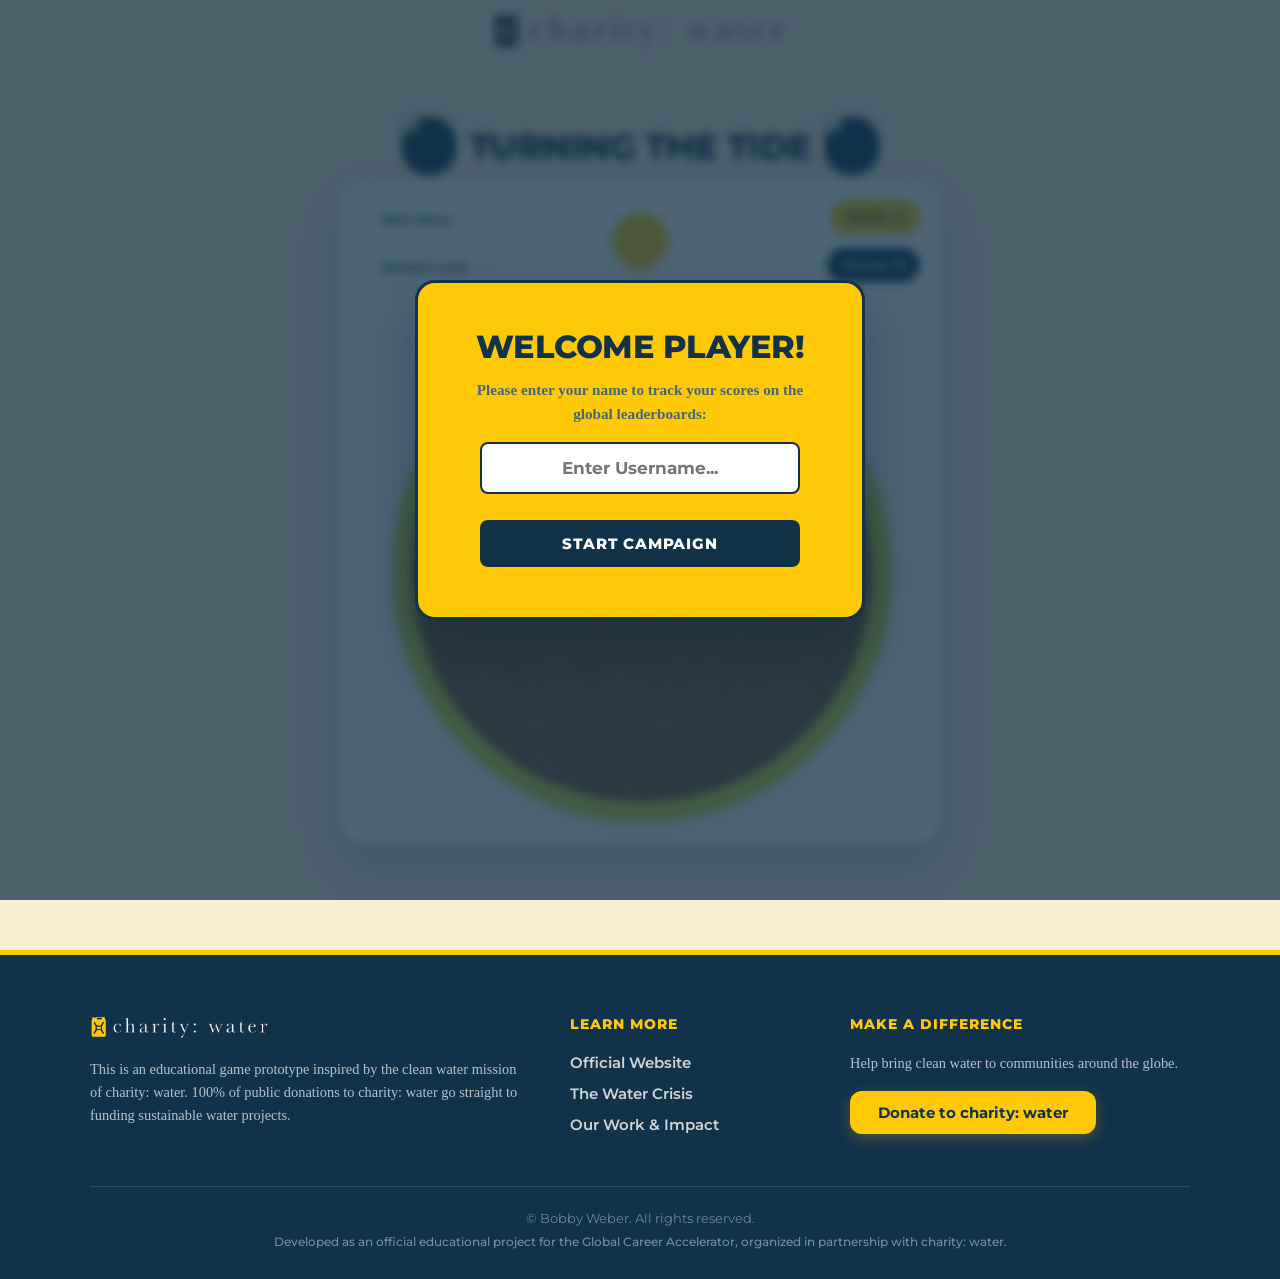
==== commit d9cf6e71: "Styling, animations, logos" ====
--- a/index.html
+++ b/index.html
@@ -10,6 +10,9 @@
 </head>
 
 <body>
+  <div id="screenSwipeOverlay" class="swipe-overlay"></div>
+
+  <header><img src="img/cw_logo_horizontal_dark.png" alt="charity: water logo" class="header-logo"></header>
   <div class="page-layout">
 
     <div class="game-shell">
@@ -155,7 +158,7 @@
   <footer class="site-footer">
     <div class="footer-container">
       <div class="footer-brand">
-        <img src="img/water-can-transparent.png" alt="charity: water jerry can logo" class="footer-logo">
+        <a href="https://www.charitywater.org" target="_blank" rel="noopener"><img src="img/cw_logo_horizontal_white.png" alt="charity: water logo" class="footer-logo"></a>
         <p>This is an educational game prototype inspired by the clean water mission of charity: water. 100%
           of public donations to charity: water go straight to funding sustainable water projects.</p>
       </div>
--- a/styles.css
+++ b/styles.css
@@ -30,6 +30,13 @@
   -webkit-font-smoothing: antialiased;
 }
 
+header {
+  display: flex;
+  justify-content: center;
+  height: 40px;
+  margin-top: 10px;
+}
+
 /* ==========================================================================
    PAGE STRUCTURAL ARCHITECTURE
    ========================================================================== */
@@ -38,7 +45,7 @@
   justify-content: center;
   align-items: center;
   min-height: 100vh;
-  padding: 40px 20px;
+  padding: 0 20px 40px 20px;
   box-sizing: border-box;
 }
 
@@ -95,7 +102,6 @@
   border-radius: 24px;
   background: #FFFFFF;
   box-shadow: 0 20px 50px rgba(12, 34, 50, 0.2);
-  touch-action: none;
 }
 
 .well-count,
@@ -208,6 +214,9 @@
   box-shadow: inset 0 0 40px rgba(0, 0, 0, 0.1), 0 10px 30px rgba(18, 50, 74, 0.1);
   overflow: visible;
   aspect-ratio: 1 / 1;
+
+  /* Isolated touch locking specifically to the world canvas element */
+  touch-action: none;
 }
 
 .world-contents {
@@ -287,7 +296,7 @@
 }
 
 /* ==========================================================================
-   SVG CARVING VECTOR MAP MATRIX
+   SVG CARVING VECTOR MAP MATRIX — WITH IPAD SAFARI REPAINT FIXES
    ========================================================================== */
 .carving-layer {
   position: absolute;
@@ -296,7 +305,11 @@
   height: auto;
   pointer-events: none;
   z-index: 1;
-  clip-path: circle(50% at 50% 50%);
+
+  /* Hardware acceleration keeps layout redraw updates buttery smooth on mobile devices */
+  transform: translate3d(0, 0, 0);
+  -webkit-backface-visibility: hidden;
+  will-change: transform;
 }
 
 .carving-path {
@@ -305,6 +318,10 @@
   stroke-width: calc(var(--world-size) * 0.013);
   stroke-linecap: round;
   stroke-linejoin: round;
+
+  /* Force frame-by-frame coordinate updates to prevent flickering vector dropouts */
+  transform: translate3d(0, 0, 0);
+  will-change: d;
 }
 
 /* ==========================================================================
@@ -358,7 +375,7 @@
   margin-bottom: 24px;
 }
 
-/* --- BRANDED NAVIGATION MATRIX (NO !IMPORTANT REQUIRED) --- */
+/* --- BRANDED NAVIGATION MATRIX --- */
 .menu-stack {
   display: flex;
   flex-direction: column;
@@ -385,7 +402,7 @@
   letter-spacing: 0.8px;
   cursor: pointer;
   box-sizing: border-box;
-  transition: all 0.15s ease-in-out; /* Ensured transitions remain globally uniform */
+  transition: all 0.15s ease-in-out;
 }
 
 #menuLevelSelectBtn {
@@ -448,7 +465,6 @@
 /* ==========================================================================
    GLOBAL TRANSITION HOVER ENGINE INTERCEPT MATRIX
    ========================================================================== */
-/* FEATURE ADDITION: Universally applies a smooth translation micro-shift on hover to ALL buttons across the app */
 .main-menu-button:hover,
 .restart-button:hover,
 .modal-content button:hover,
@@ -464,7 +480,7 @@
 #closeTutorial:hover,
 #closeLevelSelect:hover,
 #closeDiffSelect:hover {
-  transform: translateY(-1px); /* Restored the unified translation vector shift */
+  transform: translateY(-1px);
 }
 
 /* Contextual color updates on hover */
@@ -644,6 +660,56 @@
 /* ==========================================================================
    RESPONSIVE VIEWPORT ENGINE SCALING CONFIGURATIONS
    ========================================================================== */
+@media (min-width: 701px) and (max-width: 1024px) {
+  :root {
+    --world-size: 540px;
+  }
+
+  .game-shell {
+    max-width: 720px;
+  }
+
+  .game-area {
+    padding: 40px;
+    gap: 28px;
+  }
+
+  #title h1 {
+    font-size: 2.6rem;
+  }
+
+  .well-count,
+  .score-count {
+    font-size: 1.05rem;
+    padding: 10px 20px;
+  }
+
+  .well-count {
+    top: 24px;
+    right: 24px;
+  }
+
+  .score-count {
+    top: 78px;
+    right: 24px;
+  }
+
+  .main-menu-button,
+  .restart-button {
+    font-size: 0.95rem;
+    padding: 12px 24px;
+    left: 24px;
+  }
+
+  .main-menu-button {
+    top: 24px;
+  }
+
+  .restart-button {
+    top: 78px;
+  }
+}
+
 @media (max-width: 700px) {
   :root {
     --world-size: min(460px, 82vw);
@@ -705,8 +771,9 @@
 }
 
 .footer-logo {
-  width: 2.8rem;
-  height: 2.8rem;
+  max-width: 180px;
+  width: 100% !important;
+  height: auto !important;
   margin-bottom: 16px;
   object-fit: contain;
 }
@@ -805,17 +872,147 @@
   margin: 0;
 }
 
-@media (max-width: 768px) {
-  .footer-container {
-    flex-direction: column;
-    align-items: center;
-    text-align: center;
-  }
-}
-
 .partnership-disclaimer {
   margin-top: 8px !important;
   font-size: 0.75rem;
   color: rgba(255, 255, 255, 0.45);
   font-weight: 500;
 }
+
+/* ==========================================================================
+   UPGRADED MOBILE RESPONSIVE FOOTER STRUCTURES
+   ========================================================================== */
+@media (max-width: 768px) {
+  .footer-container {
+    display: grid;
+    grid-template-columns: 1fr 1fr;
+    gap: 32px;
+    padding-bottom: 30px;
+    text-align: left;
+  }
+
+  .footer-brand {
+    grid-column: span 2;
+    text-align: left;
+  }
+
+  .footer-brand p {
+    max-width: 100%;
+  }
+
+  .site-footer .footer-logo {
+    margin-left: 0;
+    margin-right: 0;
+  }
+
+  .footer-links {
+    grid-column: span 1;
+    text-align: left;
+  }
+
+  .footer-cta {
+    grid-column: span 1;
+    text-align: left;
+    align-items: flex-start;
+  }
+}
+
+@media (max-width: 520px) {
+  .footer-container {
+    grid-template-columns: 1fr;
+    gap: 36px;
+    text-align: center;
+  }
+
+  .footer-brand,
+  .footer-links,
+  .footer-cta {
+    grid-column: span 1;
+    text-align: center;
+    align-items: center;
+  }
+
+  .footer-cta {
+    display: flex;
+    flex-direction: column;
+    align-items: center;
+  }
+
+  .site-footer .footer-logo {
+    margin: 0 auto 16px auto;
+  }
+}
+
+/* ==========================================================================
+   DYNAMIC MILESTONE TOAST NOTIFICATION STYLES
+   ========================================================================== */
+.cw-toast {
+  position: fixed;
+  bottom: 24px;
+  right: 24px;
+  background: var(--cw-dark);
+  color: #FFFFFF;
+  padding: 16px 24px;
+  border-radius: 12px;
+  border-left: 6px solid var(--cw-yellow);
+  box-shadow: 0 10px 30px rgba(18, 50, 74, 0.3);
+  z-index: 100000;
+  transform: translateX(120%);
+  transition: transform 0.4s cubic-bezier(0.175, 0.885, 0.32, 1.275);
+  max-width: 320px;
+  font-family: "Proxima Nova", "Avenir", "Montserrat", sans-serif;
+  text-align: left;
+}
+
+.cw-toast.show {
+  transform: translateX(0);
+}
+
+.cw-toast-title {
+  font-weight: 800;
+  font-size: 1.1rem;
+  text-transform: uppercase;
+  letter-spacing: 0.5px;
+  color: var(--cw-yellow);
+  margin-bottom: 2px;
+}
+
+.cw-toast-short {
+  font-weight: 600;
+  font-size: 0.95rem;
+  margin-bottom: 4px;
+}
+
+.cw-toast-long {
+  font-family: "Georgia", serif;
+  font-size: 0.85rem;
+  color: rgba(255, 255, 255, 0.75);
+  line-height: 1.4;
+}
+
+/* ==========================================================================
+   FEATURE ADDITION: SMOOTH RIGHT-TO-LEFT SCREEN SWIPE TIMELINE KEYFRAMES
+   ========================================================================== */
+.swipe-overlay {
+  position: fixed;
+  top: 0;
+  left: 0;
+  width: 100vw;
+  height: 100vh;
+  background-color: var(--cw-dark);
+  transform: translateX(100%);
+  z-index: 2000000; /* Layers on top of gameplay layouts and modal stacks completely */
+  pointer-events: none;
+}
+
+@keyframes screenSwipe {
+  0% { transform: translateX(100%); }
+  40% { transform: translateX(0%); }   /* Fully covers viewport layout here */
+  60% { transform: translateX(0%); }   /* Brief midpoint hold pause gap parameter */
+  100% { transform: translateX(-100%); }
+}
+
+.swipe-overlay.animate-swipe {
+  animation: screenSwipe 1.25s cubic-bezier(0.77, 0, 0.175, 1) forwards;
+  pointer-events: auto; /* Traps button mis-clicks while overlay transitions across screen */
+}
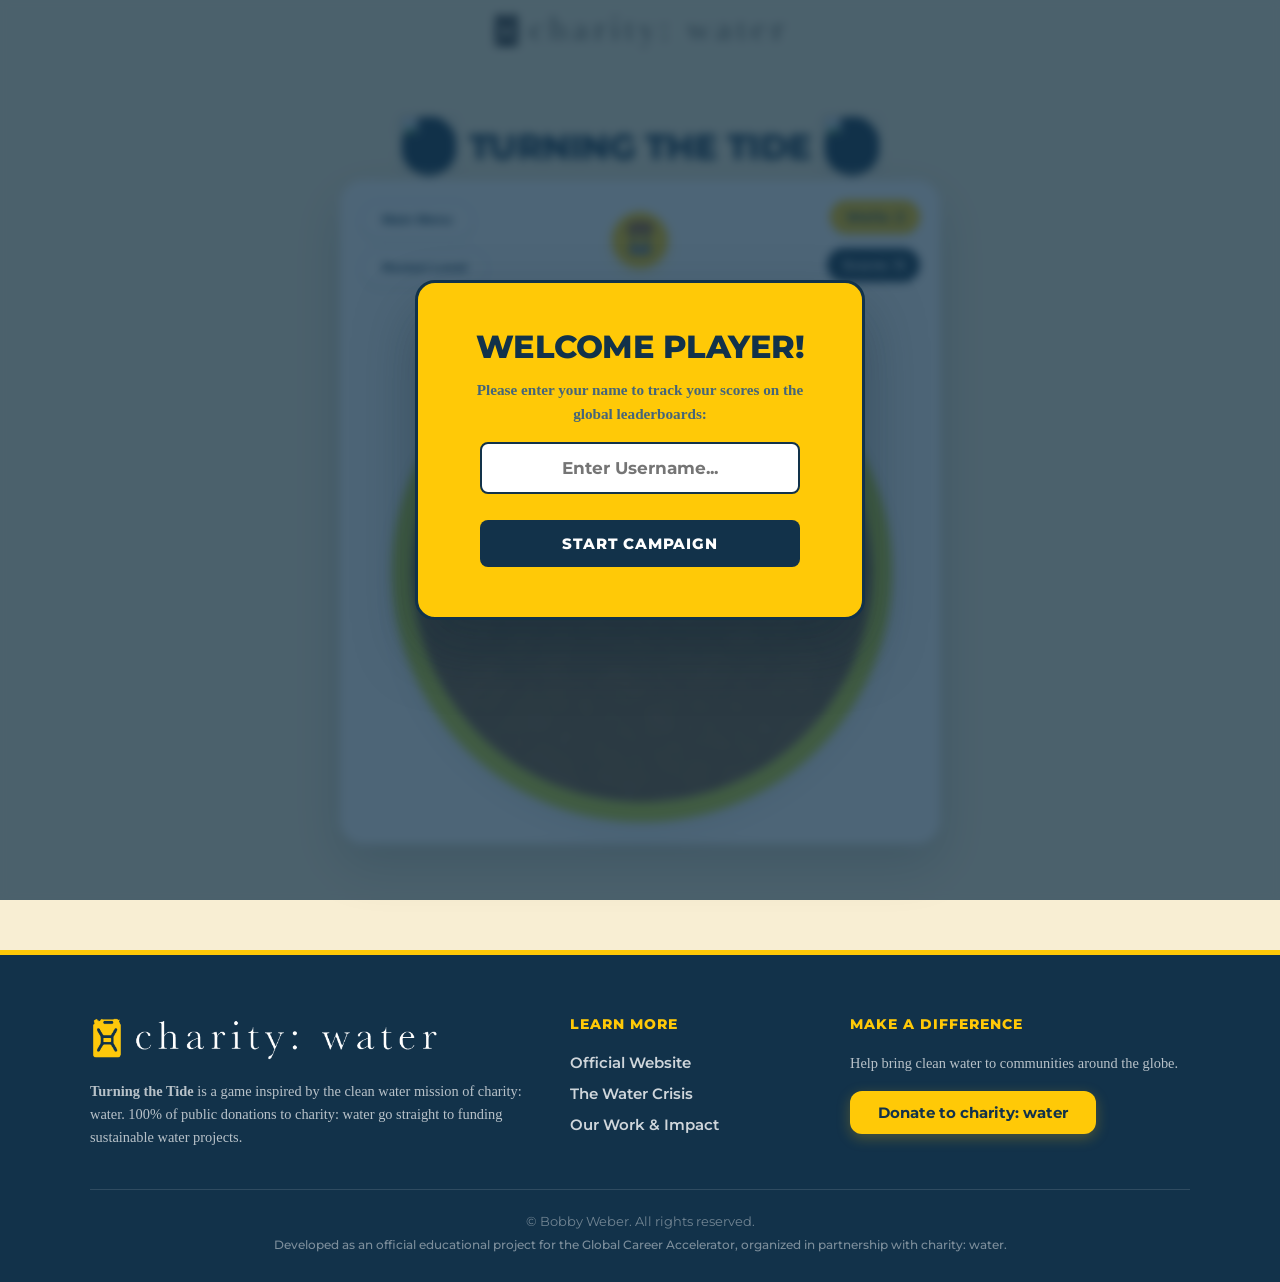
==== commit f28392cf: "Clean up" ====
--- a/index.html
+++ b/index.html
@@ -29,7 +29,8 @@
         <button id="mainMenuButton" class="main-menu-button">Main Menu</button>
         <button id="restartButton" class="restart-button">Restart Level</button>
 
-        <button class="well-tool" id="wellTool" type="button" aria-label="Place well"></button>
+        <button class="well-tool" id="wellTool" type="button" aria-label="Place well"><img style="width: 60%;"
+            src="img/Well1.png"></button>
 
         <div class="world-stage">
           <div class="world-shell" id="worldShell">
@@ -67,15 +68,18 @@
       <h2>How to Play</h2>
       <div class="tutorial-scroll-frame">
         <h3>Goal</h3>
-        <p>
-          Bring water to all towns by placing wells within reach and connecting
-          them to water deposits underground. You have a limited number of wells,
-          so place them wisely.
-        </p>
-        <p>
-          The longer your underground reservoirs are, the more points you gain.
-          <strong>Try to have the LEAST amount of points as you can!</strong>
-        </p>
+        <p>Bring water to all towns!</p>
+        <ul>
+          <li>Place wells within reach of towns</li>
+          <li>Connect underground water deposits to the wells</li>
+        </ul>
+        <p>But watch out!</p>
+        <ul>
+          <li>You have a limited number of wells, so place them wisely</li>
+          <li>Rocks will block your path</li>
+        </ul>
+        <p><strong>Try to have the LEAST amount of points as you can!</strong></p>
+
 
         <h3>Controls</h3>
         <ul>
@@ -107,7 +111,8 @@
       <h2 id="modalTitle">Level Complete!</h2>
       <div class="leaderboard-wrapper">
         <h3>🏆 Global Top 10 Rankings</h3>
-        <p id="leaderboardSubtitle" style="margin-top: -8px; margin-bottom: 12px; color: #45657a; font-size: 0.85rem; font-weight: bold; letter-spacing: 0.5px;">
+        <p id="leaderboardSubtitle"
+          style="margin-top: -8px; margin-bottom: 12px; color: #45657a; font-size: 0.85rem; font-weight: bold; letter-spacing: 0.5px;">
         </p>
 
         <div class="leaderboard-spinner" id="leaderboardSpinner">Loading scores...</div>
@@ -131,8 +136,8 @@
   <div id="levelSelectModal" class="modal">
     <div class="modal-content">
       <h2>Select a Level</h2>
-      <div id="levelGrid" style="display: grid; grid-template-columns: repeat(auto-fit, minmax(100px, 1fr)); gap: 12px; margin: 20px 0;">
-      </div>
+      <div id="levelGrid" style="display: grid; grid-template-columns: repeat(3, minmax(80px, 1fr)); justify-content: center; gap: 12px; margin: 20px 0;">
+</div>
       <div style="display: flex; gap: 10px; justify-content: center;">
         <button id="backToMenuFromLevel">Main Menu</button>
         <button id="closeLevelSelect">Close</button>
@@ -158,8 +163,9 @@
   <footer class="site-footer">
     <div class="footer-container">
       <div class="footer-brand">
-        <a href="https://www.charitywater.org" target="_blank" rel="noopener"><img src="img/cw_logo_horizontal_white.png" alt="charity: water logo" class="footer-logo"></a>
-        <p>This is an educational game prototype inspired by the clean water mission of charity: water. 100%
+        <a href="https://www.charitywater.org" target="_blank" rel="noopener"><img
+            src="img/cw_logo_horizontal_white.png" alt="charity: water logo" class="footer-logo"></a>
+        <p><strong>Turning the Tide</strong> is a game inspired by the clean water mission of charity: water. 100%
           of public donations to charity: water go straight to funding sustainable water projects.</p>
       </div>
 
@@ -167,7 +173,8 @@
         <h4>Learn More</h4>
         <ul>
           <li><a href="https://www.charitywater.org" target="_blank" rel="noopener">Official Website</a></li>
-          <li><a href="https://www.charitywater.org/global-water-crisis" target="_blank" rel="noopener">The Water Crisis</a></li>
+          <li><a href="https://www.charitywater.org/global-water-crisis" target="_blank" rel="noopener">The Water
+              Crisis</a></li>
           <li><a href="https://www.charitywater.org/our-work" target="_blank" rel="noopener">Our Work & Impact</a></li>
         </ul>
       </div>
@@ -175,7 +182,8 @@
       <div class="footer-cta">
         <h4>Make a Difference</h4>
         <p>Help bring clean water to communities around the globe.</p>
-        <a href="https://www.charitywater.org/donate" target="_blank" rel="noopener" class="footer-donate-btn">Donate to charity: water</a>
+        <a href="https://www.charitywater.org/donate" target="_blank" rel="noopener" class="footer-donate-btn">Donate to
+          charity: water</a>
       </div>
     </div>
 
--- a/styles.css
+++ b/styles.css
@@ -405,6 +405,10 @@
   transition: all 0.15s ease-in-out;
 }
 
+#levelGrid button:last-child:nth-child(3n - 2) {
+  grid-column: 2;
+}
+
 #menuLevelSelectBtn {
   background: var(--cw-dark);
   color: #FFFFFF;
@@ -771,9 +775,8 @@
 }
 
 .footer-logo {
-  max-width: 180px;
-  width: 100% !important;
-  height: auto !important;
+  width: 80%;
+  height: auto;
   margin-bottom: 16px;
   object-fit: contain;
 }
